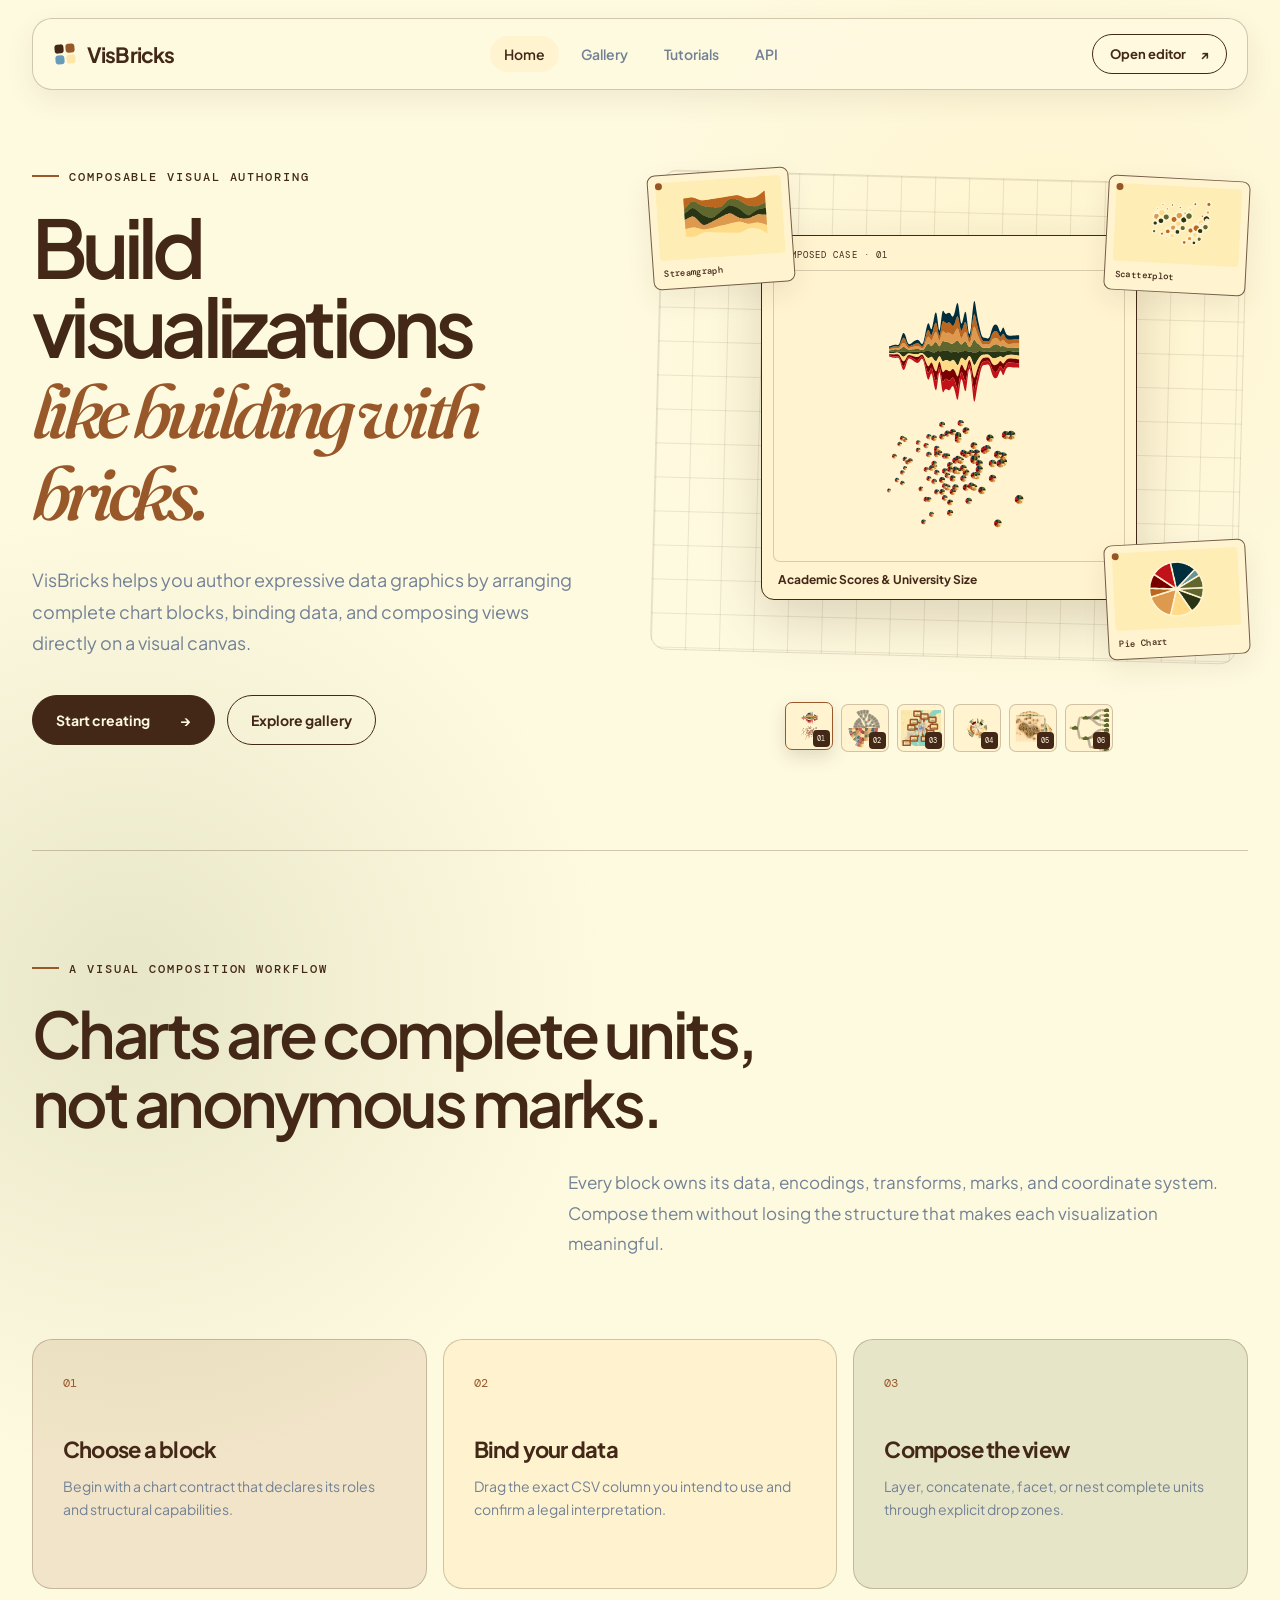
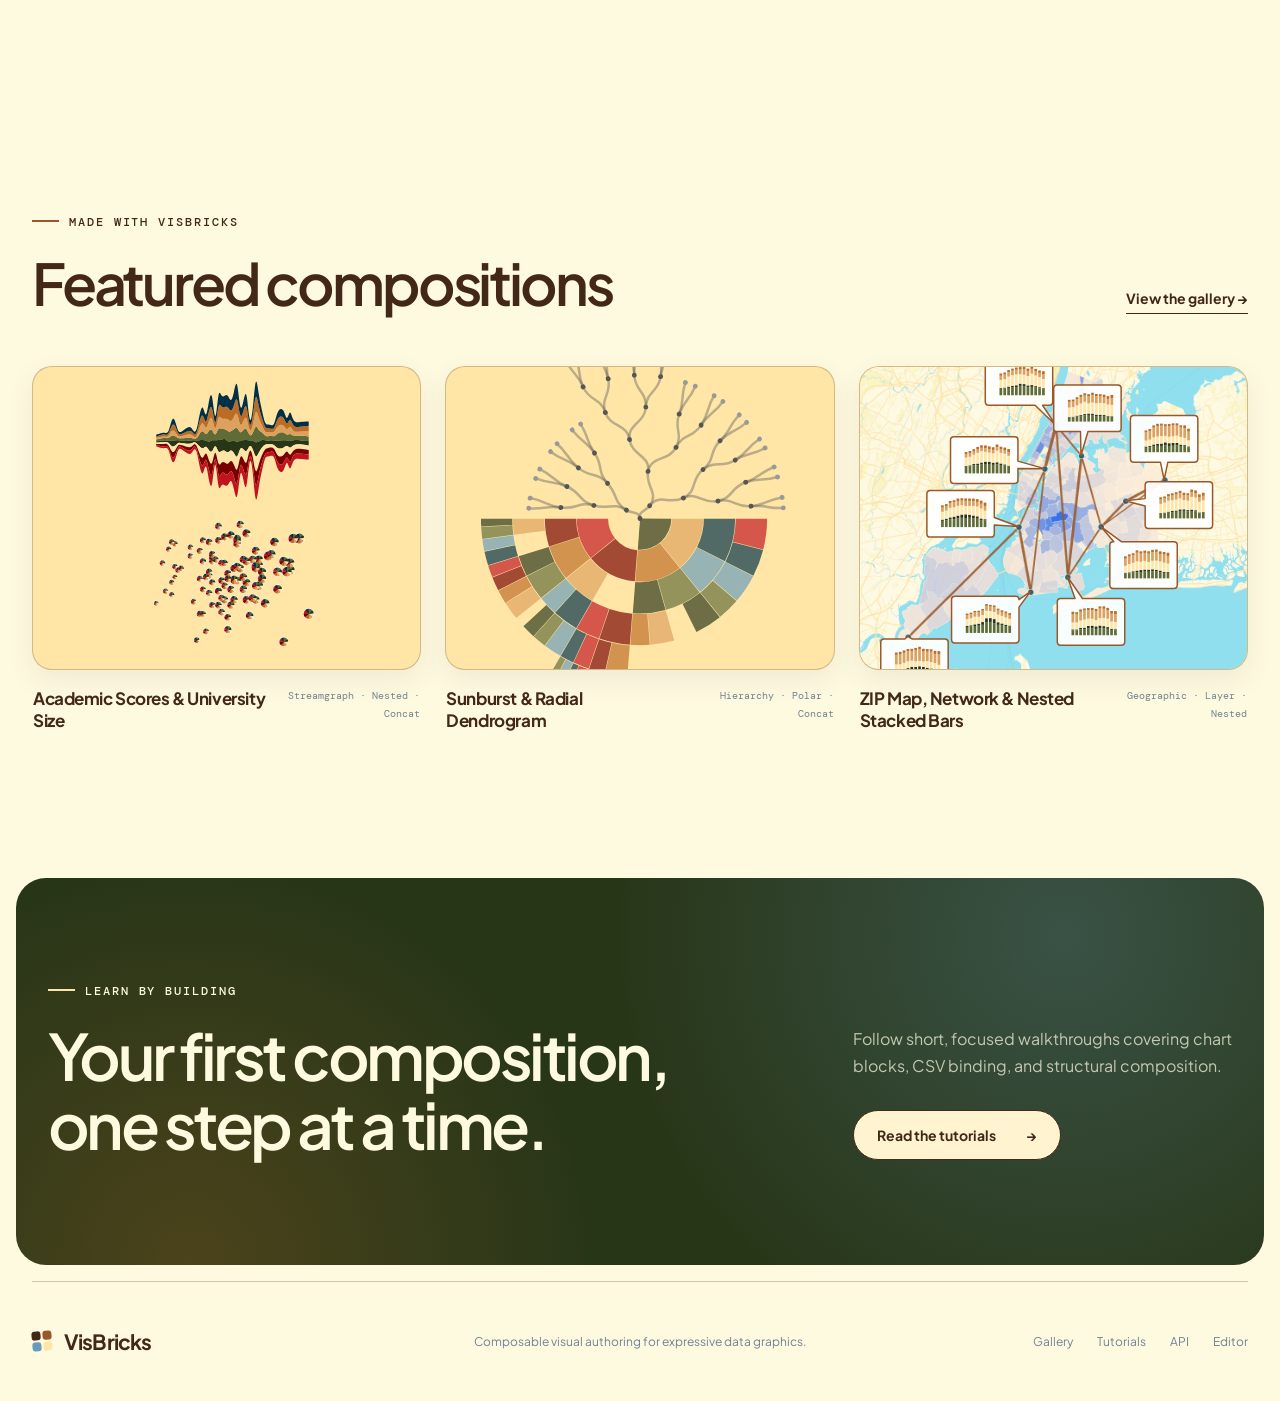
==== api/index.html @ 11161403 "Publish API catalog and polar concat improvements" ====
<!doctype html>
<html lang="en">
  <head>
    <meta charset="UTF-8">
    <link rel="icon" href="/favicon.ico">
    <link rel="license" href="/THIRD_PARTY_LICENSES.txt">
    <meta name="viewport" content="width=device-width, initial-scale=1.0">
    <meta name="description" content="Explore VisBricks composition types and Chart Block specifications.">
    <title>API · VisBricks</title>
    <script type="module" crossorigin src="/assets/galleryCases-DjwK00ZK.js"></script>
    <script type="module" crossorigin src="/assets/site-main-CloAnTtA.js"></script>
    <link rel="stylesheet" crossorigin href="/assets/site-main-Dj-hwv7L.css">
  </head>
  <body>
    <div id="app"></div>
  </body>
</html>
---- assets/site-main-Dj-hwv7L.css ----
@import "https://fonts.googleapis.com/css2?family=DM+Mono:wght@400;500&family=Fraunces:opsz,wght@9..144,500;9..144,600&family=Plus+Jakarta+Sans:wght@400;500;600;700&display=swap";:root{--site-ink:#432818;--site-ink-deep:#283618;--site-muted:#728196;--site-paper:#fefae0;--site-card:#fff3d0;--site-line:#4328183d;--site-accent:#99582a;--site-rust:#bc6c25;--site-cream:#ffe6a7;--site-olive:#606c38;--site-sky:#669bbc;--site-accent-soft:#99582a21;--site-cream-soft:#ffe6a752;--site-sky-soft:#669bbc26;--site-olive-soft:#606c3824;--site-shadow:0 18px 50px #4328181a;--site-shadow-small:0 10px 28px #43281814;--site-radius-small:12px;--site-radius-medium:20px;--site-radius-large:30px;--site-font-sans:"Plus Jakarta Sans", sans-serif;--site-font-serif:"Fraunces", Georgia, serif;--site-font-mono:"DM Mono", monospace;font-family:var(--site-font-sans);color:var(--site-ink);background:var(--site-paper);font-synthesis:none;text-rendering:optimizelegibility}*{box-sizing:border-box}html{background:var(--site-paper);min-width:320px}body{background:radial-gradient(circle at 82% 10%, var(--site-cream-soft), transparent 27rem), radial-gradient(circle at 10% 33%, var(--site-olive-soft), transparent 30rem), var(--site-paper);min-width:320px;min-height:100vh;margin:0}a{color:inherit;text-decoration:none}button,a{-webkit-tap-highlight-color:transparent}a:focus-visible,button:focus-visible{outline:3px solid var(--site-sky);outline-offset:4px}.site-shell{min-height:100vh;overflow:hidden}.site-header{z-index:10;border:1px solid var(--site-line);border-radius:var(--site-radius-medium);width:min(100% - 64px,1380px);height:72px;box-shadow:var(--site-shadow-small);-webkit-backdrop-filter:blur(18px);backdrop-filter:blur(18px);background:#fefae0d6;grid-template-columns:1fr auto 1fr;align-items:center;margin:18px auto 0;padding:0 20px 0 22px;display:grid;position:relative}.wordmark{letter-spacing:-.04em;justify-self:start;align-items:center;gap:12px;font-size:21px;font-weight:700;display:inline-flex}.wordmark-mark{grid-template-columns:repeat(2,9px);gap:2px;width:20px;display:grid;transform:rotate(-5deg)}.wordmark-mark i{background:var(--site-ink);border-radius:3px;height:9px;display:block}.wordmark-mark i:nth-child(2){background:var(--site-accent)}.wordmark-mark i:nth-child(3){background:var(--site-sky)}.wordmark-mark i:nth-child(4){background:var(--site-cream)}.site-nav{justify-content:center;align-items:center;gap:8px;font-size:14px;font-weight:600;display:flex}.site-nav a{color:var(--site-muted);border-radius:999px;padding:9px 14px;transition:color .16s,background .16s;position:relative}.site-nav a:hover,.site-nav a[aria-current=page]{color:var(--site-ink);background:var(--site-cream-soft)}.site-nav a[aria-current=page]:after{content:none}.header-cta{border:1px solid var(--site-ink);border-radius:999px;justify-self:end;align-items:center;gap:14px;padding:11px 17px;font-size:13px;font-weight:700;transition:color .16s,background .16s;display:inline-flex}.header-cta:hover{color:var(--site-paper);background:var(--site-ink)}.hero{grid-template-columns:minmax(0,.95fr) minmax(520px,1.05fr);align-items:center;gap:6vw;width:min(100% - 64px,1380px);min-height:690px;margin:0 auto;padding:72px 0 98px;display:grid}.eyebrow,.section-kicker,.tutorial-label{font-family:var(--site-font-mono);letter-spacing:.16em;margin:0 0 22px;font-size:12px;font-weight:500}.eyebrow:before,.section-kicker:before{background:var(--site-accent);content:"";width:27px;height:2px;margin:0 10px 4px 0;display:inline-block}.hero h1,.page-intro h1{letter-spacing:-.07em;max-width:760px;margin:0;font-size:clamp(56px,6.3vw,94px);font-weight:600;line-height:.98}.hero h1 em{color:var(--site-accent);font-family:var(--site-font-serif);font-size:.94em;font-weight:500}.hero-lede{max-width:610px;color:var(--site-muted);margin:34px 0 0;font-size:18px;line-height:1.75}.hero-actions{gap:12px;margin-top:36px;display:flex}.button{border:1px solid var(--site-ink);border-radius:999px;justify-content:center;align-items:center;gap:30px;min-height:50px;padding:0 23px;font-size:14px;font-weight:700;transition:transform .16s,box-shadow .16s;display:inline-flex}.button:hover{transform:translateY(-2px);box-shadow:0 8px 20px #43281829}.button-primary{color:var(--site-paper);background:var(--site-ink)}.button-secondary{background:0 0}.button-light{color:var(--site-ink);background:var(--site-card)}.hero-visual{min-height:590px;position:relative}.hero-network-stage{min-height:500px;position:relative}.hero-network-grid{background-image:linear-gradient(#4328181a 1.5px,#0000 1.5px),linear-gradient(90deg,#4328181a 1.5px,#0000 1.5px);background-size:34px 34px;border:1.5px solid #43281821;border-radius:16px;position:absolute;inset:3% 1% 1%;transform:rotate(1.5deg)}.hero-network-lines{z-index:1;fill:none;stroke:#99582ac7;stroke-dasharray:6 7;stroke-linecap:round;stroke-width:2.6px;vector-effect:non-scaling-stroke;width:100%;height:100%;position:absolute;inset:0;overflow:visible}.hero-case-card{z-index:2;border:1.5px solid var(--site-ink);background:var(--site-card);border-radius:13px;grid-template-rows:auto minmax(0,1fr) auto;width:63%;height:365px;padding:11px;transition:box-shadow .18s,transform .18s;display:grid;position:absolute;top:73px;left:18.5%;box-shadow:0 22px 52px #4328182b}.hero-case-card:hover{transform:translateY(-3px);box-shadow:0 26px 58px #4328183b}.hero-case-eyebrow{font-family:var(--site-font-mono);letter-spacing:.12em;padding:2px 6px 9px;font-size:9px}.hero-case-image{background:var(--site-card);border:1.5px solid #43281833;border-radius:7px;place-items:center;min-height:0;display:grid;overflow:hidden}.hero-case-image img{object-fit:contain;mix-blend-mode:multiply;width:100%;height:100%;padding:10px;display:block}.hero-case-caption{justify-content:space-between;align-items:center;gap:14px;min-width:0;padding:10px 5px 1px;font-size:12px;display:flex}.hero-case-caption strong{text-overflow:ellipsis;white-space:nowrap;overflow:hidden}.hero-chart-node{z-index:3;background:var(--site-card);width:142px;box-shadow:var(--site-shadow-small);border:1.5px solid #432818bd;border-radius:8px;grid-template-rows:78px auto;margin:0;padding:7px;display:grid;position:absolute;overflow:hidden}.hero-chart-node:before{background:var(--site-accent);content:"";border-radius:50%;width:7px;height:7px;position:absolute;top:7px;left:7px;box-shadow:0 0 0 3px #fff3d0d1}.hero-chart-node img{object-fit:cover;mix-blend-mode:multiply;border-radius:4px;width:100%;height:78px;display:block}.hero-chart-node--emphasized{grid-template-rows:92px auto;width:158px}.hero-chart-node--emphasized img{filter:brightness(.9)contrast(1.28)saturate(1.18);height:92px;transform:scale(1.48)}.hero-chart-node figcaption{font-family:var(--site-font-mono);letter-spacing:.04em;text-overflow:ellipsis;white-space:nowrap;padding:7px 3px 2px;font-size:9px;font-weight:500;overflow:hidden}.hero-chart-node--1{top:9px;left:0;transform:rotate(-4deg)}.hero-chart-node--2{top:16px;right:0;transform:rotate(3deg)}.hero-chart-node--3{bottom:4px;left:0;transform:rotate(3deg)}.hero-chart-node--4{bottom:5px;right:0;transform:rotate(-3deg)}.hero-case-picker{z-index:5;justify-content:center;align-items:center;gap:8px;display:flex;position:absolute;bottom:0;left:0;right:0}.hero-case-picker button{border:1.5px solid var(--site-line);background:var(--site-card);cursor:pointer;border-radius:7px;place-items:center;width:48px;height:48px;padding:3px;transition:border-color .16s,box-shadow .16s,transform .16s;display:grid;position:relative;overflow:hidden}.hero-case-picker button:hover,.hero-case-picker button[aria-pressed=true]{border-color:var(--site-accent);transform:translateY(-2px);box-shadow:0 7px 18px #43281826}.hero-case-picker img{object-fit:contain;mix-blend-mode:multiply;width:100%;height:100%}.hero-case-picker span{width:17px;height:17px;color:var(--site-paper);background:var(--site-ink);font-family:var(--site-font-mono);border-radius:4px;place-items:center;font-size:7px;display:grid;position:absolute;bottom:2px;right:2px}.hero-case-enter-active,.hero-case-leave-active{transition:opacity .15s,transform .15s}.hero-case-enter-from,.hero-case-leave-to{opacity:0;transform:scale(.985)}.section-wrap{width:min(100% - 64px,1220px);margin:0 auto}.manifesto{border-top:1px solid var(--site-line);padding:110px 0}.manifesto>h2,.section-heading h2,.learn-inner h2{letter-spacing:-.055em;max-width:780px;margin:0;font-size:clamp(42px,5vw,68px);font-weight:600;line-height:1.08}.manifesto>p:not(.section-kicker){max-width:680px;color:var(--site-muted);margin:30px 0 0 auto;font-size:17px;line-height:1.8}.principle-grid{grid-template-columns:repeat(3,1fr);gap:16px;margin-top:80px;display:grid}.principle-grid article{border:1px solid var(--site-line);border-radius:var(--site-radius-medium);background:#fefae09e;min-height:250px;padding:30px}.principle-grid article+article{padding-left:30px}.principle-grid article:first-child{background:var(--site-accent-soft)}.principle-grid article:nth-child(2){background:var(--site-cream-soft)}.principle-grid article:nth-child(3){background:var(--site-olive-soft)}.principle-grid span,.tutorial-number{color:var(--site-accent);font-family:var(--site-font-mono);font-size:12px}.principle-grid h3{letter-spacing:-.035em;margin:44px 0 12px;font-size:22px}.principle-grid p{color:var(--site-muted);margin:0;font-size:14px;line-height:1.65}.featured{padding:115px 0 130px}.section-heading{justify-content:space-between;align-items:end;margin-bottom:52px;display:flex}.section-heading h2{font-size:clamp(40px,4.5vw,62px)}.text-link{border-bottom:1px solid var(--site-ink);padding-bottom:6px;font-size:14px;font-weight:700}.featured-grid{grid-template-columns:repeat(3,1fr);gap:24px;display:grid}.gallery-card{border-radius:var(--site-radius-medium);display:block}.gallery-image{aspect-ratio:1.28;border:1px solid var(--site-line);border-radius:var(--site-radius-medium);background:var(--site-cream);box-shadow:var(--site-shadow-small);overflow:hidden}.gallery-image img{object-fit:cover;width:100%;height:100%;transition:transform .26s;display:block}.gallery-card:hover .gallery-image img{transform:scale(1.025)}.gallery-card-copy{justify-content:space-between;align-items:start;padding:17px 1px;display:flex}.gallery-card-copy h3,.gallery-card-copy h2{letter-spacing:-.025em;margin:0;font-size:17px}.gallery-card-copy>span{color:var(--site-muted);font-family:var(--site-font-mono);text-align:right;font-size:10px;line-height:1.8}.learn-band{border-radius:var(--site-radius-large);width:min(100% - 32px,1380px);color:var(--site-paper);background:radial-gradient(circle at 84% 15%, #669bbc47, transparent 28rem), radial-gradient(circle at 14% 100%, #bc6c253d, transparent 25rem), var(--site-ink-deep);margin:0 auto 16px;overflow:hidden}.learn-inner{grid-template-columns:1.3fr .7fr;align-items:end;gap:100px;padding:105px 0;display:grid}.learn-inner .section-kicker:before{background:var(--site-cream)}.learn-copy p{color:#fefae0b8;margin:0 0 30px;line-height:1.7}.subpage{min-height:70vh}.page-intro{border-bottom:1px solid var(--site-line);padding:110px 0 95px}.page-intro h1{font-size:clamp(54px,6vw,86px)}.page-intro>p:last-child{max-width:650px;color:var(--site-muted);margin:32px 0 0 auto;font-size:17px;line-height:1.75}.gallery-overview-grid{grid-template-columns:repeat(3,minmax(0,1fr));gap:24px;padding-top:80px;padding-bottom:130px;display:grid}.gallery-overview-card{border:1px solid var(--site-line);border-radius:var(--site-radius-medium);background:var(--site-card);box-shadow:var(--site-shadow-small);flex-direction:column;transition:transform .18s,box-shadow .18s;display:flex;overflow:hidden}.gallery-overview-card:hover{box-shadow:var(--site-shadow);transform:translateY(-4px)}.gallery-overview-image{aspect-ratio:1;border-bottom:1px solid var(--site-line);background:var(--site-cream);position:relative;overflow:hidden}.gallery-overview-image img,.gallery-detail-image img{object-fit:contain;width:100%;height:100%;transition:transform .26s;display:block}.gallery-overview-card:hover .gallery-overview-image img{transform:scale(1.025)}.gallery-overview-copy{flex-direction:column;flex:1;align-items:start;padding:22px 24px 24px;display:flex}.gallery-detail-intro .tag-list{justify-content:start;margin-bottom:18px}.gallery-overview-copy .gallery-overview-tags{justify-content:flex-start;margin:0 0 28px}.overview-link{border-bottom:1px solid var(--site-ink);align-items:center;gap:14px;margin-top:auto;padding-bottom:4px;font-size:12px;font-weight:700;display:inline-flex}.gallery-item-number{z-index:1;border:1px solid var(--site-line);width:46px;height:46px;font-family:var(--site-font-mono);box-shadow:var(--site-shadow-small);background:#fefae0e6;border-radius:50%;place-items:center;font-size:11px;display:grid;position:absolute;top:20px;left:20px}.gallery-detail-page>article{padding-top:48px;padding-bottom:130px}.back-link{color:var(--site-muted);align-items:center;gap:10px;margin-bottom:30px;font-size:13px;font-weight:600;display:inline-flex}.back-link:hover{color:var(--site-ink)}.gallery-detail-hero{border:1px solid var(--site-line);border-radius:var(--site-radius-large);background:var(--site-card);box-shadow:var(--site-shadow-small);grid-template-columns:minmax(0,1.12fr) minmax(360px,.88fr);display:grid;overflow:hidden}.gallery-detail-image{border-right:1px solid var(--site-line);background:var(--site-cream);min-height:570px;position:relative}.gallery-detail-intro{flex-direction:column;justify-content:center;align-items:start;padding:54px;display:flex}.gallery-detail-intro .section-kicker{margin-bottom:20px}.gallery-detail-intro h1{letter-spacing:-.045em;margin:0;font-size:clamp(44px,5vw,68px);font-weight:600;line-height:1.02}.gallery-detail-intro>p:not(.section-kicker){max-width:620px;color:var(--site-muted);margin:22px 0 0;font-size:15px;line-height:1.75}.detail-intro-action{flex-wrap:wrap;align-items:center;gap:18px;margin-top:34px;display:flex}.detail-intro-action>span{max-width:150px;color:var(--site-muted);font-size:10px;line-height:1.5}.gallery-detail-content{border-top:1px solid var(--site-line);margin-top:54px}.detail-section{border-bottom:1px solid var(--site-line);grid-template-columns:220px minmax(0,1fr);gap:42px;padding:58px 0;display:grid}.detail-section-label{color:var(--site-accent);font-family:var(--site-font-mono);letter-spacing:.12em;margin:4px 0 0;font-size:10px;font-weight:500}.detail-section h2,.detail-compose-card h2{letter-spacing:-.045em;margin:0;font-size:clamp(30px,3.6vw,48px);font-weight:600}.detail-section>div>p{max-width:650px;color:var(--site-muted);margin:14px 0 0;font-size:14px;line-height:1.7}.detail-block-list{grid-template-columns:repeat(3,minmax(0,1fr));gap:12px;margin:30px 0 0;padding:0;list-style:none;display:grid}.detail-block-list li{border:1px solid var(--site-line);border-radius:var(--site-radius-small);background:var(--site-card);align-items:center;gap:12px;min-height:74px;padding:16px;font-size:12px;font-weight:700;display:flex}.detail-block-list li span{background:var(--site-olive);border-radius:3px;flex:none;width:10px;height:10px}.detail-block-list li:nth-child(2) span{background:var(--site-rust)}.detail-block-list li:nth-child(3) span{background:var(--site-sky)}.detail-file-card{border:1px solid var(--site-line);border-radius:var(--site-radius-medium);background:var(--site-card);grid-template-columns:110px minmax(180px,.8fr) minmax(260px,1.2fr);align-items:center;gap:20px;margin-top:30px;padding:22px;display:grid}.detail-file-card>span{background:var(--site-cream);font-family:var(--site-font-mono);letter-spacing:.08em;border-radius:999px;justify-self:start;padding:6px 9px;font-size:9px}.detail-file-card strong{overflow-wrap:anywhere;font-size:13px}.detail-file-card p{color:var(--site-muted);margin:0;font-size:12px;line-height:1.6}.detail-file-links{flex-wrap:wrap;gap:8px;margin:12px 0 0;padding:0;list-style:none;display:flex}.detail-file-links a{border:1px solid var(--site-line);color:var(--site-ink);background:var(--site-paper);font-family:var(--site-font-mono);border-radius:9px;padding:6px 9px;font-size:9px;text-decoration:none;display:inline-flex}.detail-file-links a:hover{border-color:var(--site-rust);color:var(--site-rust-dark)}.detail-file-links a:focus-visible{outline-offset:2px;outline:3px solid #669bbc61}.detail-binding-list{max-width:780px;margin:30px 0 0}.detail-binding-list>div{border-bottom:1px solid var(--site-line);grid-template-columns:minmax(0,1fr) minmax(0,1fr);gap:28px;padding:16px 0;display:grid}.detail-binding-list>div:last-child{border-bottom:0}.detail-binding-list dt,.detail-binding-list dd{overflow-wrap:anywhere;margin:0;font-size:13px;line-height:1.5}.detail-binding-list dt{color:var(--site-ink);font-family:var(--site-font-mono)}.detail-binding-list dd{color:var(--site-muted)}.detail-compose-card{border-radius:var(--site-radius-large);color:var(--site-paper);background:var(--site-ink-deep);justify-content:space-between;align-items:end;gap:60px;margin-top:54px;padding:46px;display:flex}.detail-compose-card .detail-section-label{color:var(--site-cream);margin-bottom:14px}.detail-compose-card>div>p:last-child{color:#fefae0b8;max-width:680px;margin:14px 0 0;font-size:13px;line-height:1.7}.tag-list{flex-wrap:wrap;justify-content:end;gap:6px;margin:0;padding:0;list-style:none;display:flex}.tag-list li{border:1px solid var(--site-line);background:var(--site-card);font-family:var(--site-font-mono);text-transform:uppercase;border-radius:999px;padding:5px 8px;font-size:9px}.api-intro{padding:100px 0 88px 264px}.api-intro h1{letter-spacing:-.07em;max-width:920px;margin:0;font-size:clamp(58px,7vw,104px);font-weight:600;line-height:.95}.api-intro>p:not(.section-kicker){max-width:730px;color:var(--site-muted);margin:34px 0 0 auto;font-size:17px;line-height:1.8}.api-summary{border-top:1px solid var(--site-line);border-bottom:1px solid var(--site-line);grid-template-columns:repeat(3,minmax(0,1fr));margin:64px 0 0;display:grid}.api-summary>div{border-right:1px solid var(--site-line);justify-content:space-between;align-items:end;gap:20px;min-height:108px;padding:22px 26px;display:flex}.api-summary>div:last-child{border-right:0}.api-summary dt,.api-summary dd{margin:0}.api-summary dt{color:var(--site-muted);font-family:var(--site-font-mono);letter-spacing:.08em;text-transform:uppercase;font-size:9px}.api-summary dd{font-family:var(--site-font-serif);font-size:42px;line-height:1}.api-layout{grid-template-columns:210px minmax(0,1fr);align-items:start;gap:54px;padding-bottom:140px;display:grid}.api-index{z-index:4;scrollbar-width:thin;width:210px;max-height:calc(100vh - 136px);padding:20px 0;position:fixed;top:112px;left:max(32px,50vw - 690px);overflow-y:auto}.api-index nav{gap:32px;display:grid}.api-index nav>div{gap:3px;display:grid}.api-index p{color:var(--site-accent);font-family:var(--site-font-mono);letter-spacing:.1em;margin:0 0 9px;font-size:8px}.api-index a{color:var(--site-muted);border-radius:8px;justify-content:space-between;align-items:center;gap:10px;padding:6px 9px;font-size:10px;line-height:1.35;display:flex}.api-index a:hover{color:var(--site-ink);background:var(--site-cream-soft)}.api-index a span{color:var(--site-accent);font-family:var(--site-font-mono);font-size:8px}.api-reference{grid-column:2;min-width:0}.api-reference-section{border-top:1px solid var(--site-line);padding:48px 0 84px;scroll-margin-top:24px}.api-section-heading{grid-template-columns:180px minmax(0,1fr);gap:32px;margin-bottom:44px;display:grid}.api-section-heading h2{letter-spacing:-.055em;margin:0;font-size:clamp(36px,4.2vw,58px);font-weight:600;line-height:1.04}.api-section-heading>div>p{max-width:680px;color:var(--site-muted);margin:16px 0 0;font-size:13px;line-height:1.7}.composition-reference-list{gap:18px;display:grid}.composition-reference-card{border:1px solid var(--site-line);border-radius:var(--site-radius-medium);background:#fff3d0a3;padding:30px;scroll-margin-top:24px}.composition-reference-card>header{grid-template-columns:76px minmax(0,1fr) auto;align-items:center;gap:20px;display:grid}.composition-reference-card>header span{color:var(--site-accent);font-family:var(--site-font-mono);letter-spacing:.12em;font-size:9px}.composition-reference-card h3{letter-spacing:-.04em;margin:2px 0 0;font-size:28px}.composition-reference-card>header>code,.api-block-copy>code{color:var(--site-accent);font-family:var(--site-font-mono);font-size:10px}.composition-reference-card>p{max-width:720px;color:var(--site-muted);margin:22px 0 0 96px;font-size:13px;line-height:1.7}.composition-reference-icon{border:1px solid var(--site-line);background:var(--site-paper);border-radius:14px;width:76px;height:62px;position:relative}.composition-reference-icon i{border:1px solid var(--site-ink);background:var(--site-cream);display:block;position:absolute}.composition-reference-icon--layer i:first-child,.composition-reference-icon--layer i:nth-child(2){border-radius:6px;width:32px;height:25px}.composition-reference-icon--layer i:first-child{top:22px;left:17px}.composition-reference-icon--layer i:nth-child(2){background:#669bbc8c;top:14px;left:27px}.composition-reference-icon--layer i:nth-child(n+3),.composition-reference-icon--concat i:nth-child(n+3),.composition-reference-icon--nested i:nth-child(n+3){display:none}.composition-reference-icon--concat i{border-radius:5px;width:24px;height:28px;top:17px}.composition-reference-icon--concat i:first-child{left:12px}.composition-reference-icon--concat i:nth-child(2){background:#bc6c2547;right:12px}.composition-reference-icon--facet i{border-radius:4px;width:19px;height:16px}.composition-reference-icon--facet i:first-child{top:11px;left:14px}.composition-reference-icon--facet i:nth-child(2){top:11px;right:14px}.composition-reference-icon--facet i:nth-child(3){bottom:11px;left:14px}.composition-reference-icon--facet i:nth-child(4){bottom:11px;right:14px}.composition-reference-icon--nested i:first-child{border-radius:9px;inset:10px 13px}.composition-reference-icon--nested i:nth-child(2){background:var(--site-rust);border-radius:5px;width:24px;height:20px;top:21px;left:26px}.composition-coordinate-grid{border-top:1px solid var(--site-line);border-bottom:1px solid var(--site-line);grid-template-columns:repeat(2,minmax(0,1fr));margin-top:26px;display:grid}.composition-coordinate-grid>section{border-right:1px solid var(--site-line);min-width:0;padding:18px}.composition-coordinate-grid>section:last-child,.composition-coordinate-grid>section:nth-child(2){border-right:0}.composition-coordinate-grid>section:nth-child(-n+2){border-bottom:1px solid var(--site-line)}.composition-coordinate-heading{align-items:center;gap:8px;display:flex}.composition-coordinate-heading>span{min-width:28px;height:28px;color:var(--site-ink);background:var(--site-paper);font-family:var(--site-font-mono);border-radius:7px;place-items:center;padding:0 4px;font-size:7px;display:grid}.composition-coordinate-grid h4{margin:0;font-size:10px}.composition-flow-diagram{background:#ffe6a74d;border:1px solid #43281826;border-radius:11px;grid-template-columns:64px minmax(54px,1fr) 70px;align-items:center;gap:8px;min-height:82px;margin-top:16px;padding:9px;display:grid}.composition-flow-inputs{grid-template-columns:1fr 8px 1fr;align-items:center;gap:3px;display:grid}.composition-flow-inputs>span,.composition-flow-result{background:var(--site-cream);border:1px solid #4328186b;border-radius:6px;height:42px;display:block;position:relative;overflow:hidden}.composition-flow-inputs>span:last-child{background:#669bbc40}.composition-flow-inputs b{color:var(--site-accent);font:500 9px/1 var(--site-font-mono)}.composition-flow-inputs i,.composition-flow-result i{background:var(--site-accent);display:block;position:absolute}.composition-flow-inputs i:first-child{height:1px;bottom:4px;left:4px;right:4px}.composition-flow-inputs i:nth-child(2){width:1px;top:5px;bottom:4px;left:4px}.composition-flow-inputs i:nth-child(3){opacity:.78;width:4px;height:15px;bottom:5px;right:6px}.composition-flow-inputs i:nth-child(4){opacity:.45;width:4px;height:9px;bottom:5px;right:13px}.composition-flow-action{color:var(--site-muted);text-align:center;justify-items:center;gap:5px;display:grid}.composition-flow-action span{font:500 6px/1.35 var(--site-font-mono);letter-spacing:.01em}.composition-flow-action i{color:var(--site-accent);font:normal 16px/1 var(--site-font-sans)}.composition-flow-result{background:#ffe6a78c;height:58px}.composition-flow-diagram--layer .composition-flow-result i:first-child,.composition-flow-diagram--layer .composition-flow-result i:nth-child(2){border:1px solid var(--site-ink);background:#ffe6a7db;border-radius:5px;width:38px;height:31px}.composition-flow-diagram--layer .composition-flow-result i:first-child{top:17px;left:9px}.composition-flow-diagram--layer .composition-flow-result i:nth-child(2){background:#669bbc7a;top:9px;left:20px}.composition-flow-diagram--layer .composition-flow-result i:nth-child(n+3){display:none}.composition-flow-diagram--concat .composition-flow-result i:first-child,.composition-flow-diagram--concat .composition-flow-result i:nth-child(2){border:1px solid var(--site-ink);background:#ffe6a7d6;border-radius:4px;width:22px;top:8px;bottom:8px}.composition-flow-diagram--concat .composition-flow-result i:first-child{left:8px}.composition-flow-diagram--concat .composition-flow-result i:nth-child(2){background:#669bbc66;right:8px}.composition-flow-diagram--concat .composition-flow-result i:nth-child(n+3){display:none}.composition-flow-diagram--facet .composition-flow-result i{border:1px solid var(--site-ink);background:#ffe6a7d1;border-radius:3px;width:21px;height:17px}.composition-flow-diagram--facet .composition-flow-result i:first-child{top:8px;left:8px}.composition-flow-diagram--facet .composition-flow-result i:nth-child(2){top:8px;right:8px}.composition-flow-diagram--facet .composition-flow-result i:nth-child(3){bottom:8px;left:8px}.composition-flow-diagram--facet .composition-flow-result i:nth-child(4){bottom:8px;right:8px}.composition-flow-diagram--facet .composition-flow-result i:nth-child(n+5){display:none}.composition-flow-diagram--nested .composition-flow-result i:first-child{border:1px solid var(--site-ink);background:#ffe6a7b3;border-radius:8px;inset:7px}.composition-flow-diagram--nested .composition-flow-result i:nth-child(2){border:1px solid var(--site-ink);background:var(--site-rust);border-radius:4px;width:22px;height:20px;top:19px;left:24px}.composition-flow-diagram--nested .composition-flow-result i:nth-child(n+3){display:none}.composition-flow-diagram--polar .composition-flow-inputs>span,.composition-flow-diagram--polar .composition-flow-result{border-radius:50%}.composition-flow-diagram--polar .composition-flow-inputs>span{background:conic-gradient(var(--site-cream) 0 37%, #bc6c2573 37% 63%, #669bbc47 63%)}.composition-flow-diagram--polar .composition-flow-inputs i{display:none}.composition-flow-diagram--polar.composition-flow-diagram--layer .composition-flow-result i:first-child,.composition-flow-diagram--polar.composition-flow-diagram--layer .composition-flow-result i:nth-child(2){border-radius:50%}.composition-flow-diagram--polar.composition-flow-diagram--concat .composition-flow-result i:first-child,.composition-flow-diagram--polar.composition-flow-diagram--concat .composition-flow-result i:nth-child(2){border-radius:20px 0 0 20px;width:19px;top:7px;bottom:7px}.composition-flow-diagram--polar.composition-flow-diagram--concat .composition-flow-result i:nth-child(2){border-radius:0 20px 20px 0}.composition-flow-diagram--polar.composition-flow-diagram--facet .composition-flow-result i{border-radius:50%}.composition-flow-diagram--coordinatefree .composition-flow-inputs>span{background:#606c381a;border-style:dashed}.composition-flow-diagram--coordinatefree .composition-flow-inputs i:first-child,.composition-flow-diagram--coordinatefree .composition-flow-inputs i:nth-child(2){display:none}.composition-flow-diagram--coordinatefree .composition-flow-inputs i:nth-child(3),.composition-flow-diagram--coordinatefree .composition-flow-inputs i:nth-child(4){border-radius:50%;width:7px;height:7px}.composition-flow-diagram--coordinatefree .composition-flow-result{background:#606c381a}.composition-flow-diagram--geographic .composition-flow-inputs>span,.composition-flow-diagram--geographic .composition-flow-result{background-color:#669bbc2b;background-image:linear-gradient(33deg, transparent 45%, #669bbc6b 46% 49%, transparent 50%), radial-gradient(circle at 65% 32%, var(--site-accent) 0 2px, transparent 3px)}.composition-flow-diagram--geographic .composition-flow-inputs i{display:none}.composition-flow-diagram--geographic.composition-flow-diagram--nested .composition-flow-result i:first-child{background:var(--site-accent);border-radius:50%;width:8px;height:8px;inset:24px auto auto 23px}.composition-flow-diagram--geographic.composition-flow-diagram--nested .composition-flow-result i:nth-child(2){width:26px;height:23px;top:9px;left:34px}.composition-flow-diagram--unsupported{opacity:.52}.composition-flow-diagram--unsupported .composition-flow-inputs,.composition-flow-diagram--unsupported .composition-flow-result i{opacity:.28}.composition-flow-diagram--unsupported .composition-flow-result:after{color:var(--site-accent);font:500 25px/1 var(--site-font-mono);content:"×";place-items:center;display:grid;position:absolute;inset:0}.composition-coordinate-grid strong{color:var(--site-accent);font-family:var(--site-font-mono);margin-top:13px;font-size:8px;display:block}.composition-coordinate-grid p{color:var(--site-muted);margin:8px 0 0;font-size:10px;line-height:1.55}.api-family-section{border-top:1px solid var(--site-line);padding:38px 0 62px;scroll-margin-top:24px}.api-family-heading{justify-content:space-between;align-items:end;gap:24px;margin-bottom:24px;display:flex}.api-family-heading p{color:var(--site-accent);font-family:var(--site-font-mono);letter-spacing:.08em;margin:0 0 6px;font-size:8px}.api-family-heading h3{letter-spacing:-.04em;margin:0;font-size:30px}.api-family-heading>span{color:var(--site-muted);font-family:var(--site-font-mono);font-size:9px}.api-block-grid{grid-template-columns:repeat(2,minmax(0,1fr));align-items:start;gap:14px;display:grid}.api-block-card{border:1px solid var(--site-line);background:#fefae0ad;border-radius:18px;min-width:0;overflow:hidden}.api-block-card--expanded{background:var(--site-card);box-shadow:var(--site-shadow-small);grid-column:1/-1}.api-block-overview{grid-template-columns:155px minmax(0,1fr);min-height:255px;display:grid}.api-block-image{border-right:1px solid var(--site-line);background:var(--site-cream-soft);place-items:center;min-height:0;padding:12px;display:grid}.api-block-image img{object-fit:contain;mix-blend-mode:multiply;width:100%;max-height:210px;display:block}.api-block-card--chord .api-block-image img{filter:brightness(.9)contrast(1.28)saturate(1.18);transform:scale(1.48)}.api-block-copy{flex-direction:column;align-items:start;min-width:0;padding:18px;display:flex}.api-block-flags{flex-wrap:wrap;gap:5px;display:flex}.api-block-flags span{color:var(--site-muted);background:var(--site-cream-soft);font-family:var(--site-font-mono);letter-spacing:.04em;text-transform:uppercase;border-radius:999px;padding:4px 6px;font-size:7px}.api-block-copy h4{letter-spacing:-.035em;margin:14px 0 4px;font-size:20px;line-height:1.15}.api-block-facts{width:100%;margin:15px 0}.api-block-facts>div{border-top:1px solid #4328181a;grid-template-columns:78px minmax(0,1fr);gap:8px;padding:5px 0;display:grid}.api-block-facts dt,.api-block-facts dd{overflow-wrap:anywhere;margin:0;font-size:8px;line-height:1.45}.api-block-facts dt{color:var(--site-muted)}.api-block-copy>button{border:1px solid var(--site-line);width:100%;color:var(--site-ink);font:600 9px/1.3 var(--site-font-sans);cursor:pointer;background:0 0;border-radius:9px;justify-content:space-between;align-items:center;gap:10px;margin-top:auto;padding:8px 10px;display:flex}.api-block-copy>button:hover{border-color:var(--site-accent);background:var(--site-cream-soft)}.api-block-specification{border-top:1px solid var(--site-line);padding:28px}.api-spec-meta{grid-template-columns:repeat(4,minmax(0,1fr));margin:0 0 28px;display:grid}.api-spec-meta>div{border:1px solid var(--site-line);border-right:0;padding:13px}.api-spec-meta>div:last-child{border-right:1px solid var(--site-line)}.api-spec-meta dt{color:var(--site-muted);margin-bottom:7px;font-size:8px}.api-spec-meta dd{overflow-wrap:anywhere;margin:0;font-size:9px}.api-spec-group h5{font-family:var(--site-font-mono);letter-spacing:.08em;text-transform:uppercase;margin:0 0 12px;font-size:9px}.api-table-wrap{overflow-x:auto}.api-spec-group table{border-collapse:collapse;text-align:left;width:100%;font-size:9px}.api-spec-group th,.api-spec-group td{border-bottom:1px solid var(--site-line);vertical-align:top;padding:10px}.api-spec-group th{color:var(--site-muted);font-family:var(--site-font-mono);letter-spacing:.06em;text-transform:uppercase;font-size:7px}.api-spec-group td code{color:var(--site-accent);margin-top:3px;font-size:8px;display:block}.api-spec-columns{grid-template-columns:repeat(3,minmax(0,1fr));gap:12px;margin-top:28px;display:grid}.api-spec-columns>section{border:1px solid var(--site-line);background:#fefae099;border-radius:12px;padding:16px}.api-spec-columns ul{gap:9px;margin:0;padding:0;list-style:none;display:grid}.api-spec-columns li{gap:3px;display:grid}.api-spec-columns code{color:var(--site-accent);overflow-wrap:anywhere;font-size:8px}.api-spec-columns span,.api-spec-columns p{color:var(--site-muted);margin:0;font-size:8px;line-height:1.45}.api-json-specification{border:1px solid var(--site-ink);color:var(--site-paper);background:var(--site-ink-deep);border-radius:12px;margin-top:24px}.api-json-specification summary{font-family:var(--site-font-mono);cursor:pointer;padding:13px 16px;font-size:9px}.api-json-specification pre{white-space:pre;border-top:1px solid #fefae033;max-height:520px;margin:0;padding:18px;font-size:9px;font-weight:400;line-height:1.6;overflow:auto}.tutorial-list{gap:18px;padding-top:56px;padding-bottom:30px;display:grid}.tutorial-card{border:1px solid var(--site-line);border-radius:var(--site-radius-medium);background:var(--site-card);grid-template-columns:80px minmax(260px,1fr) minmax(280px,.8fr);align-items:start;gap:42px;padding:44px;display:grid;box-shadow:0 8px 30px #4328180d}.tutorial-card:first-child{border-top:5px solid var(--site-accent)}.tutorial-card:nth-child(2){border-top:5px solid var(--site-cream)}.tutorial-card:nth-child(3){border-top:5px solid var(--site-olive)}.tutorial-label{color:var(--site-accent);margin-bottom:13px;font-size:9px}.tutorial-copy h2{letter-spacing:-.045em;margin:0;font-size:31px;font-weight:600}.tutorial-copy>p:last-child{max-width:530px;color:var(--site-muted);margin:16px 0 0;font-size:14px;line-height:1.7}.tutorial-card ol{counter-reset:tutorial-step;margin:0;padding:0;list-style:none}.tutorial-card li{border-bottom:1px solid var(--site-line);color:var(--site-muted);counter-increment:tutorial-step;grid-template-columns:27px 1fr;padding:11px 0;font-size:13px;display:grid}.tutorial-card li:before{color:var(--site-ink);font-family:var(--site-font-mono);content:counter(tutorial-step, decimal-leading-zero);font-size:10px}.tutorial-cta{justify-content:space-between;align-items:center;padding-top:80px;padding-bottom:110px;display:flex}.tutorial-cta p{letter-spacing:-.04em;margin:0;font-size:28px;font-weight:500}.site-footer{border-top:1px solid var(--site-line);width:min(100% - 64px,1380px);min-height:120px;color:var(--site-muted);grid-template-columns:1fr auto 1fr;align-items:center;gap:30px;margin:0 auto;font-size:12px;display:grid}.wordmark-footer{color:var(--site-ink)}.site-footer p{text-align:center;margin:0}.footer-links{justify-self:end;gap:24px;display:flex}.footer-links a:hover{color:var(--site-ink)}@media (width<=980px){.site-header{grid-template-columns:1fr auto}.site-nav{display:none}.hero{grid-template-columns:1fr;padding-top:70px}.hero-copy{max-width:760px}.hero-visual{width:min(100%,680px);margin:0 auto}.featured-grid{grid-template-columns:repeat(2,1fr)}.gallery-overview-grid{grid-template-columns:repeat(2,minmax(0,1fr))}.featured-grid .gallery-card:last-child{display:none}.learn-inner{grid-template-columns:1fr;gap:42px}.gallery-detail-hero{grid-template-columns:1fr}.gallery-detail-image{aspect-ratio:2;border-right:0;border-bottom:1px solid var(--site-line);min-height:0}.gallery-detail-intro{padding:44px}.api-layout{grid-template-columns:1fr;gap:0}.api-reference{grid-column:1}.api-index{max-height:none;padding:0 0 38px;position:relative;top:auto}.api-intro{padding-left:0}.api-index nav{grid-template-columns:repeat(2,minmax(0,1fr));gap:20px}.api-index nav>div{border:1px solid var(--site-line);border-radius:14px;align-content:start;padding:16px}.api-section-heading{grid-template-columns:1fr;gap:16px}.composition-coordinate-grid{grid-template-columns:repeat(2,minmax(0,1fr))}.composition-coordinate-grid>section:nth-child(2){border-right:0}.composition-coordinate-grid>section:nth-child(-n+2){border-bottom:1px solid var(--site-line)}.tutorial-card{grid-template-columns:50px 1fr}.tutorial-card ol{grid-column:2}}@media (width<=680px){.site-header,.hero,.section-wrap,.site-footer{width:min(100% - 36px,1380px)}.site-header{border-radius:16px;height:64px;margin-top:10px;padding:0 12px 0 14px}.header-cta{padding:9px 12px}.hero{min-height:auto;padding:58px 0 70px}.hero h1,.page-intro h1{font-size:48px}.hero-lede{font-size:16px}.hero-actions{flex-direction:column;align-items:stretch}.hero-visual{min-height:480px}.hero-network-stage{min-height:410px}.hero-case-card{border-radius:11px;width:67%;height:300px;padding:8px;top:62px;left:16.5%}.hero-case-eyebrow{padding-bottom:6px;font-size:7px}.hero-case-image img{padding:7px}.hero-case-caption{padding-top:7px;font-size:10px}.hero-chart-node{border-radius:7px;grid-template-rows:57px auto;width:112px;padding:5px}.hero-chart-node img{border-radius:3px;height:57px}.hero-chart-node figcaption{padding-top:5px;font-size:7px}.hero-chart-node--1,.hero-chart-node--2{top:5px}.hero-chart-node--3,.hero-chart-node--4{bottom:2px}.hero-case-picker button{width:38px;height:38px}.manifesto,.featured{padding:80px 0}.manifesto>h2,.section-heading h2,.learn-inner h2{font-size:40px}.manifesto>p:not(.section-kicker){margin-left:0}.principle-grid,.featured-grid{grid-template-columns:1fr}.principle-grid article,.principle-grid article+article{min-height:0;padding:28px}.principle-grid article+article{border-left:1px solid var(--site-line)}.principle-grid h3{margin-top:22px}.section-heading{flex-direction:column;align-items:start;gap:28px}.featured-grid .gallery-card:last-child{display:block}.learn-inner{padding:78px 0}.learn-band{border-radius:22px;width:calc(100% - 20px)}.page-intro{padding:75px 0 68px}.page-intro>p:last-child{margin-left:0}.api-intro{padding:75px 0 55px}.api-intro h1{font-size:48px}.api-intro>p:not(.section-kicker){margin-left:0;font-size:14px}.api-summary{grid-template-columns:1fr;margin-top:44px}.api-summary>div{border-right:0;border-bottom:1px solid var(--site-line);min-height:78px}.api-summary>div:last-child{border-bottom:0}.api-index nav{scroll-snap-type:x proximity;padding-bottom:8px;display:flex;overflow-x:auto}.api-index nav>div{scroll-snap-align:start;flex:0 0 min(78vw,250px)}.api-reference-section{padding:42px 0 68px}.composition-reference-card{padding:20px}.composition-reference-card>header{grid-template-columns:62px minmax(0,1fr);gap:14px}.composition-reference-icon{width:62px;height:56px}.composition-reference-icon--layer i:first-child{left:10px}.composition-reference-icon--layer i:nth-child(2){left:20px}.composition-reference-icon--concat i:first-child{left:7px}.composition-reference-icon--concat i:nth-child(2){right:7px}.composition-reference-icon--facet i:first-child,.composition-reference-icon--facet i:nth-child(3){left:8px}.composition-reference-icon--facet i:nth-child(2),.composition-reference-icon--facet i:nth-child(4){right:8px}.composition-reference-card>header>code{grid-column:2}.composition-reference-card>p{margin-left:0}.composition-coordinate-grid{grid-template-columns:1fr}.composition-coordinate-grid>section,.composition-coordinate-grid>section:nth-child(2){border-right:0;border-bottom:1px solid var(--site-line)}.composition-coordinate-grid>section:last-child{border-bottom:0}.api-family-heading{flex-direction:column;align-items:start}.api-block-grid,.api-block-overview{grid-template-columns:1fr}.api-block-image{border-right:0;border-bottom:1px solid var(--site-line);min-height:190px}.api-block-image img{max-height:178px}.api-block-specification{padding:20px}.api-spec-meta{grid-template-columns:repeat(2,minmax(0,1fr))}.api-spec-meta>div:nth-child(2){border-right:1px solid var(--site-line)}.api-spec-meta>div:nth-child(-n+2){border-bottom:0}.api-spec-columns{grid-template-columns:1fr}.gallery-overview-grid{grid-template-columns:1fr;gap:24px;padding-top:55px;padding-bottom:85px}.gallery-overview-card,.gallery-detail-hero{border-radius:22px}.gallery-detail-page>article{padding-top:30px;padding-bottom:85px}.gallery-detail-image{aspect-ratio:1.35}.gallery-detail-intro{padding:30px 24px 34px}.detail-intro-action,.detail-compose-card{flex-direction:column;align-items:stretch}.detail-intro-action>span{max-width:none}.detail-intro-action .button,.detail-compose-card .button{align-self:stretch}.detail-section{grid-template-columns:1fr;gap:22px;padding:42px 0}.detail-block-list{grid-template-columns:1fr}.detail-file-card{grid-template-columns:1fr;gap:12px}.detail-binding-list>div{grid-template-columns:1fr;gap:5px}.detail-compose-card{border-radius:22px;gap:30px;margin-top:38px;padding:30px 24px}.tutorial-card{grid-template-columns:1fr;gap:20px;padding:28px}.tutorial-card ol{grid-column:auto}.tutorial-cta{flex-direction:column;align-items:stretch;gap:28px}.site-footer{text-align:left;grid-template-columns:1fr;padding:35px 0}.site-footer p{text-align:left}.footer-links{justify-self:start}}@media (width<=360px){.hero-visual{min-height:455px}.hero-network-stage{min-height:385px}.hero-case-card{width:72%;height:280px;top:55px;left:14%}.hero-chart-node{grid-template-rows:49px auto;width:96px}.hero-chart-node img{height:49px}.hero-chart-node figcaption{font-size:6.5px}.hero-case-picker{gap:5px}.hero-case-picker button{width:36px;height:36px}}@media (prefers-reduced-motion:reduce){*,:before,:after{scroll-behavior:auto!important;transition-duration:.01ms!important}}
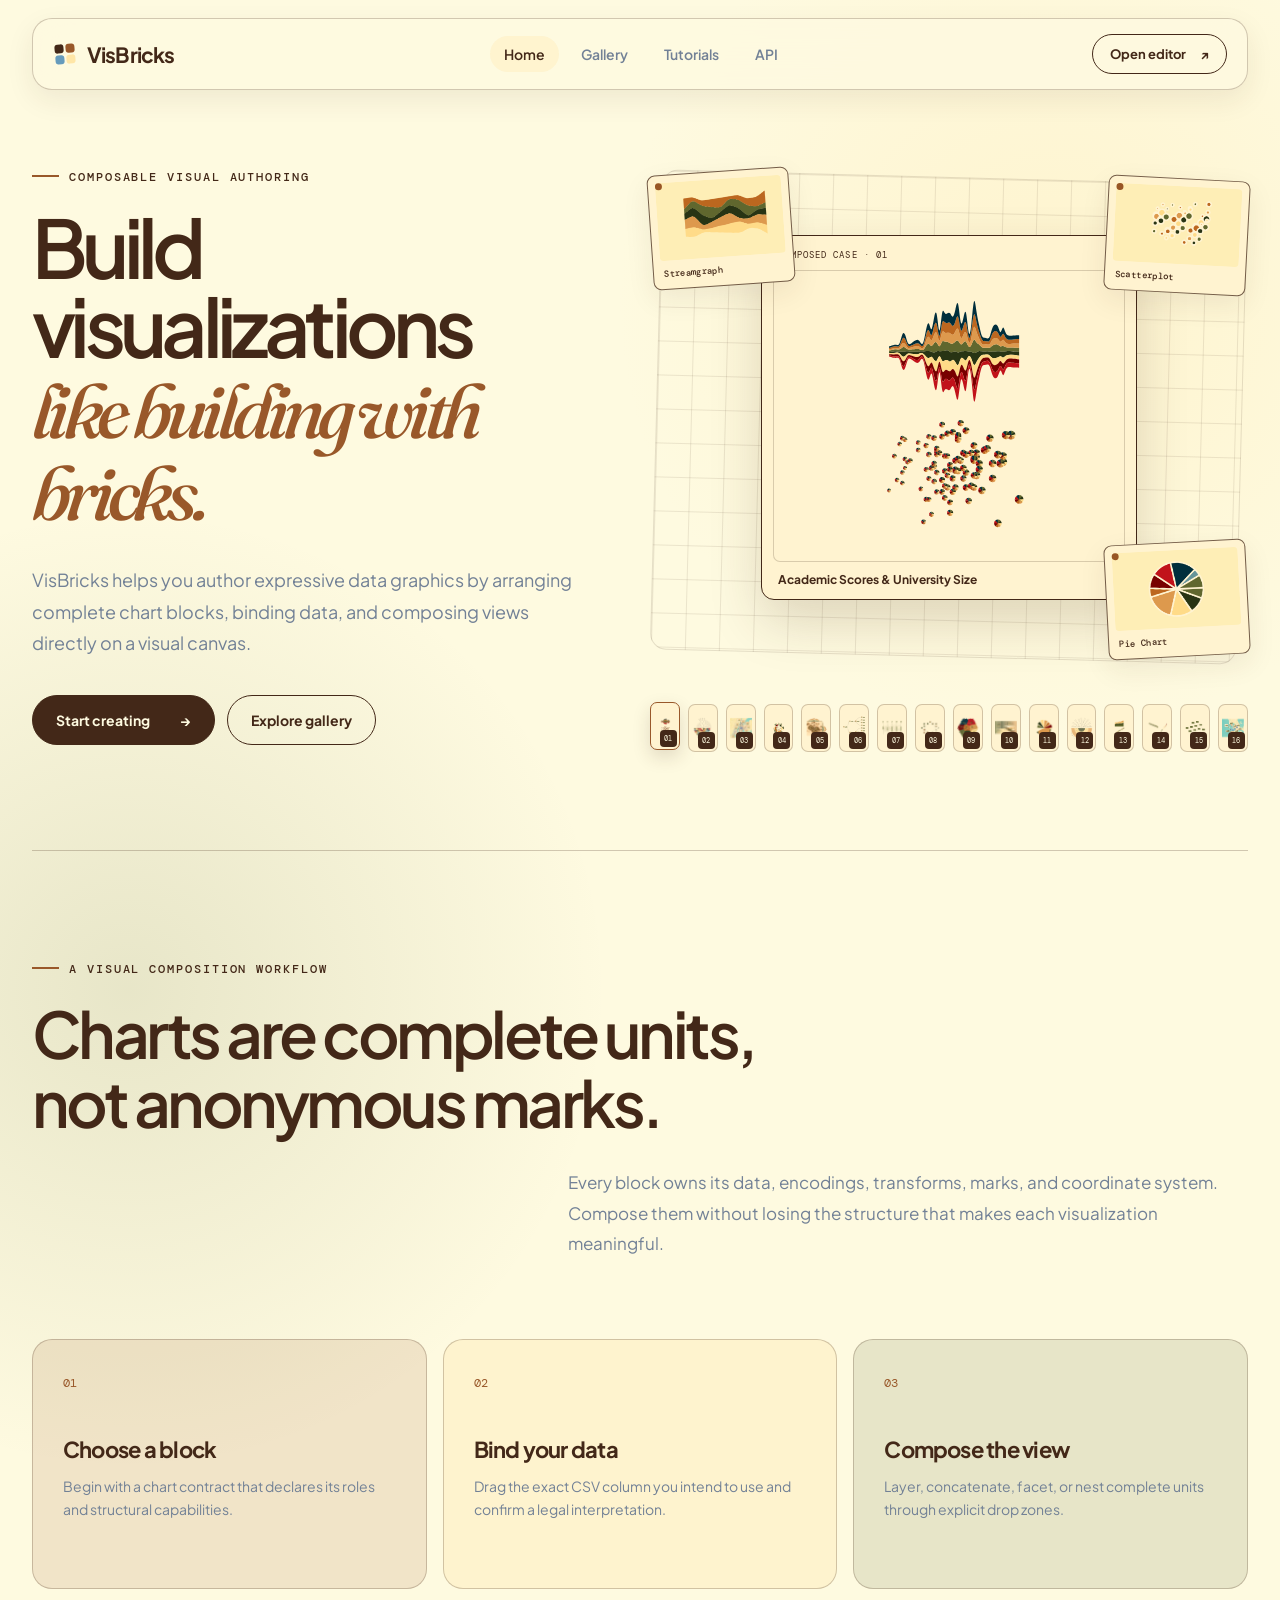
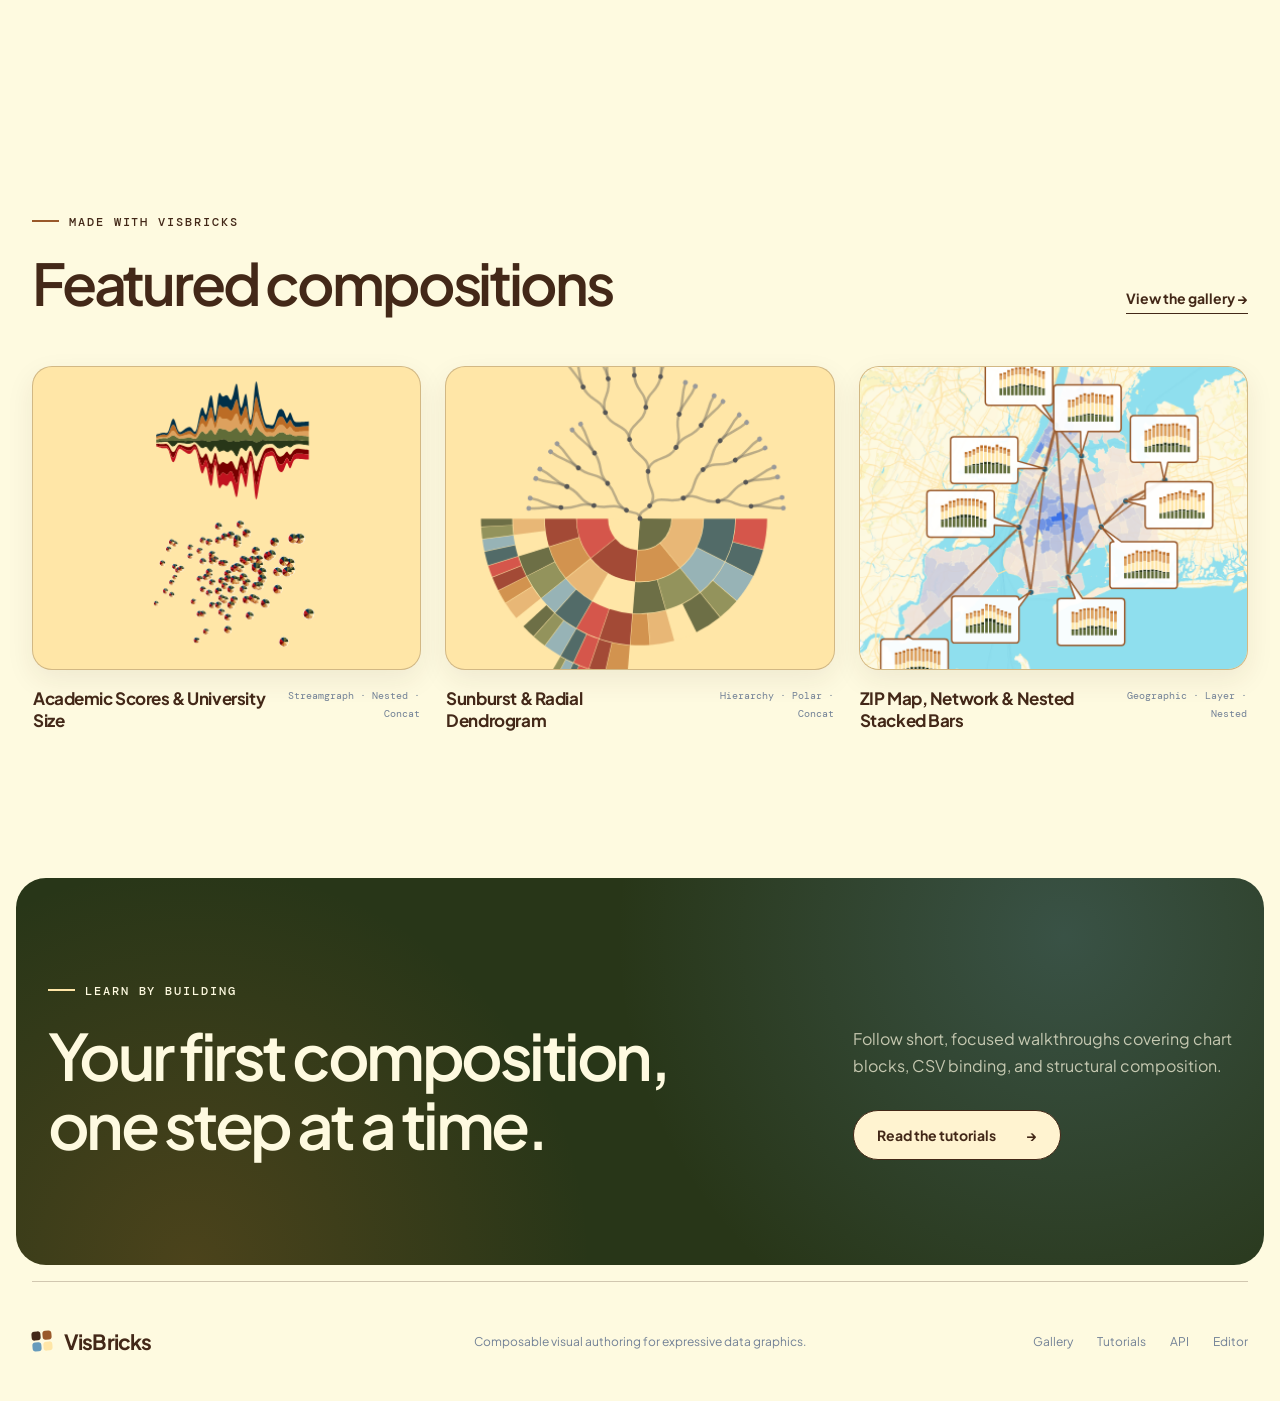
==== commit 1e56a90d: "Publish expanded gallery with faster PNG thumbnails" ====
--- a/api/index.html
+++ b/api/index.html
@@ -2,13 +2,13 @@
 <html lang="en">
   <head>
     <meta charset="UTF-8">
+    <link rel="license" href="/THIRD_PARTY_LICENSES.txt">
     <link rel="icon" href="/favicon.ico">
-    <link rel="license" href="/THIRD_PARTY_LICENSES.txt">
     <meta name="viewport" content="width=device-width, initial-scale=1.0">
     <meta name="description" content="Explore VisBricks composition types and Chart Block specifications.">
     <title>API · VisBricks</title>
-    <script type="module" crossorigin src="/assets/galleryCases-DjwK00ZK.js"></script>
-    <script type="module" crossorigin src="/assets/site-main-CloAnTtA.js"></script>
+    <script type="module" crossorigin src="/assets/galleryCases-BQY21wKz.js"></script>
+    <script type="module" crossorigin src="/assets/site-main-43HxGa9_.js"></script>
     <link rel="stylesheet" crossorigin href="/assets/site-main-Dj-hwv7L.css">
   </head>
   <body>
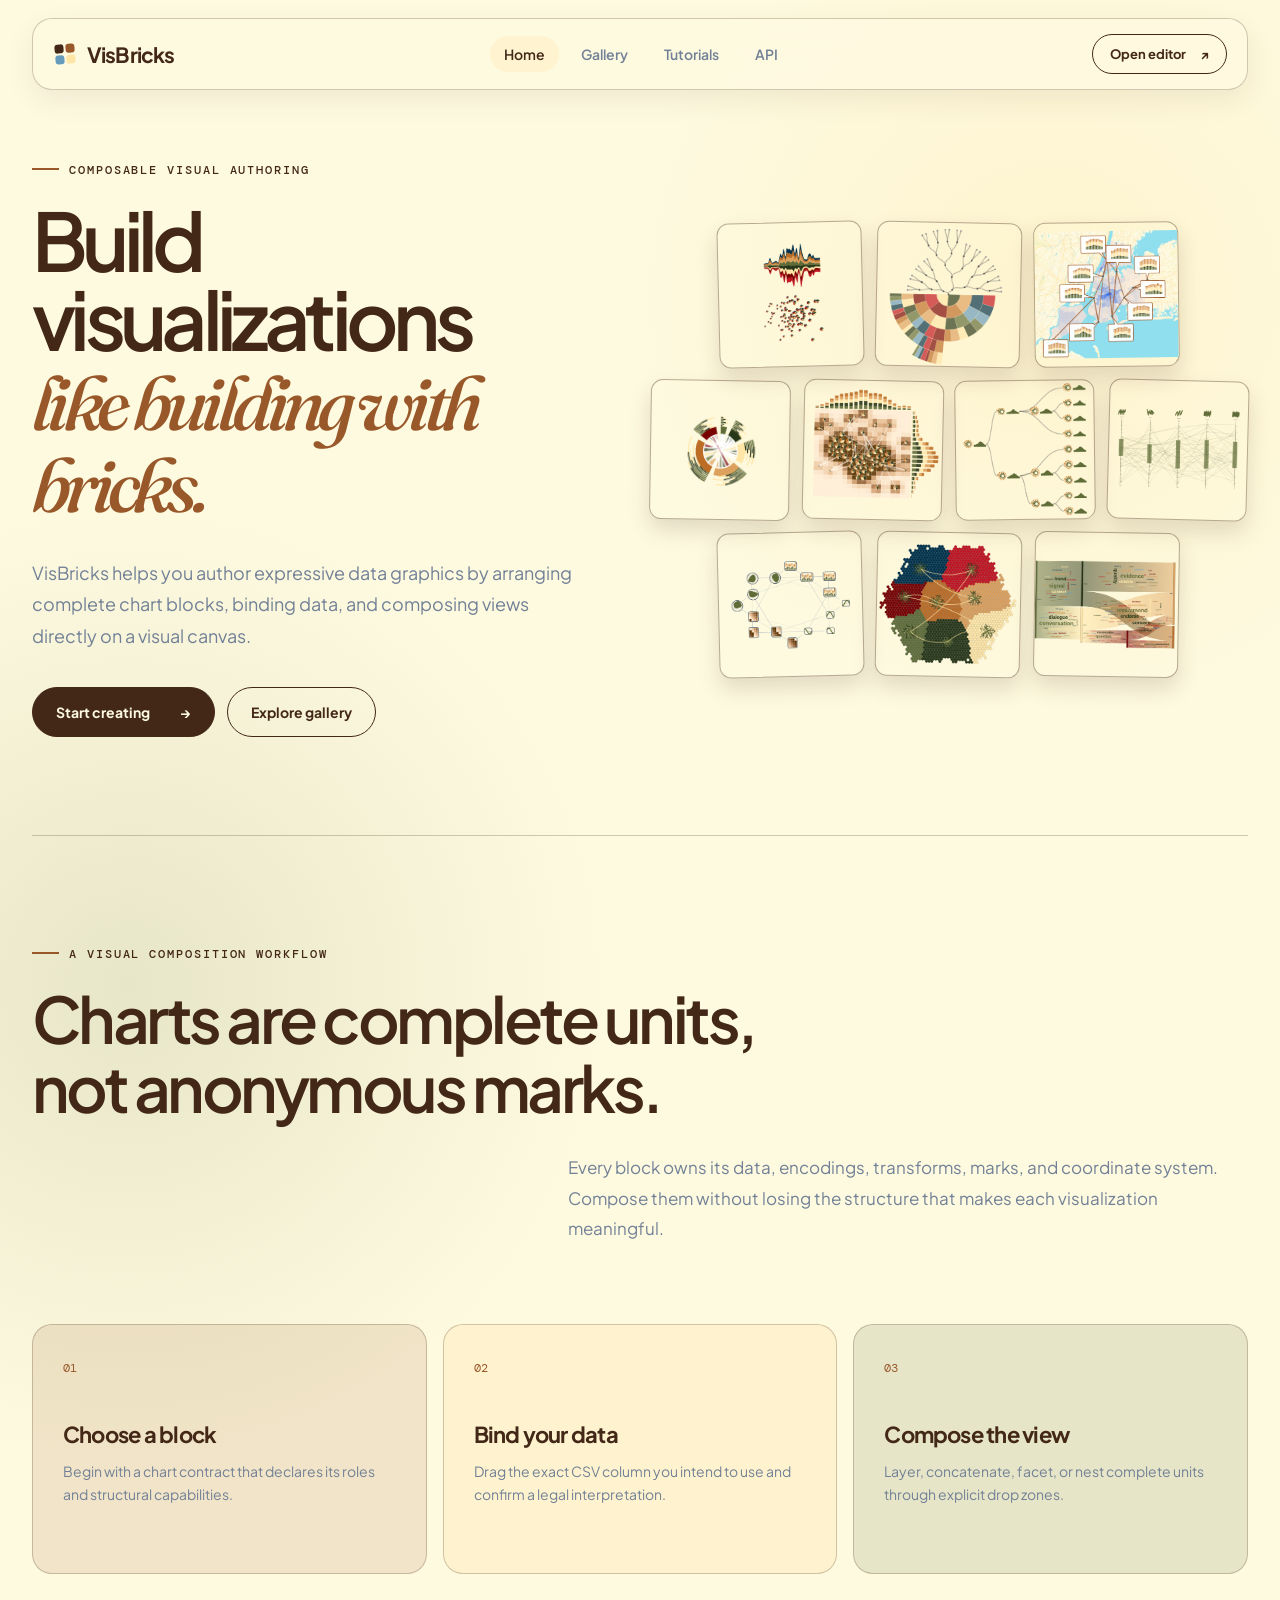
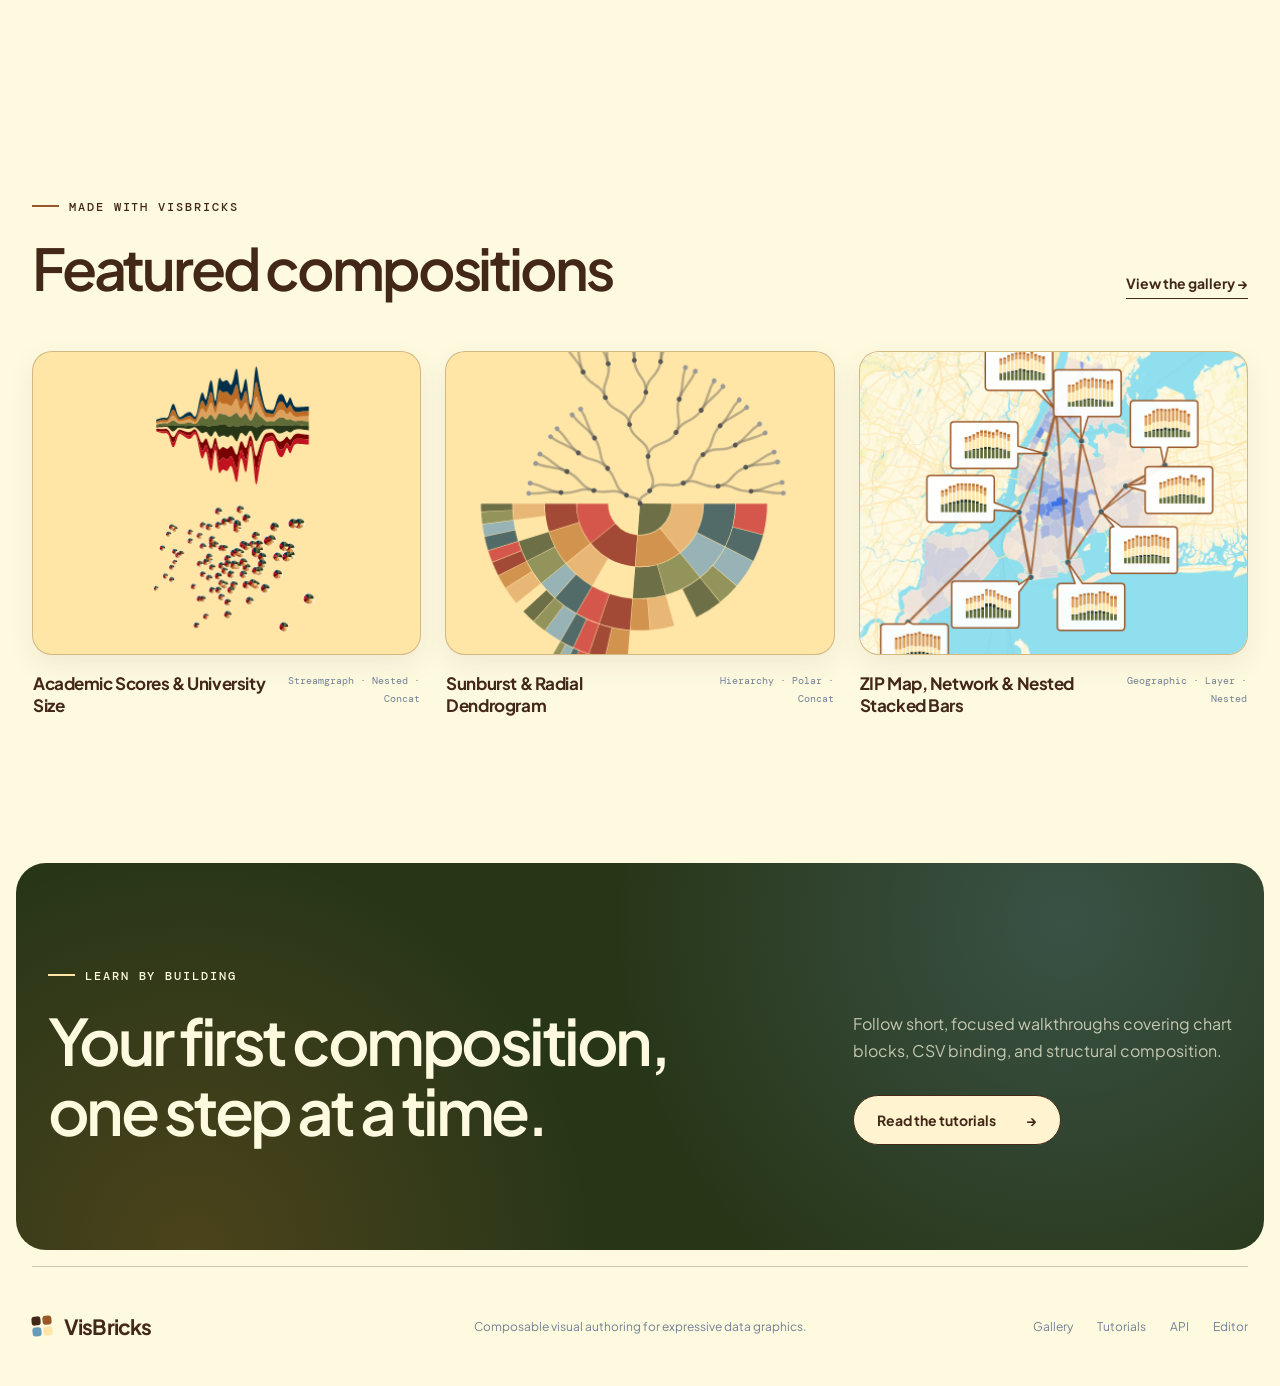
==== commit cf8eb13f: "Publish homepage gallery case mosaic" ====
--- a/api/index.html
+++ b/api/index.html
@@ -7,9 +7,9 @@
     <meta name="viewport" content="width=device-width, initial-scale=1.0">
     <meta name="description" content="Explore VisBricks composition types and Chart Block specifications.">
     <title>API · VisBricks</title>
-    <script type="module" crossorigin src="/assets/galleryCases-BQY21wKz.js"></script>
-    <script type="module" crossorigin src="/assets/site-main-43HxGa9_.js"></script>
-    <link rel="stylesheet" crossorigin href="/assets/site-main-Dj-hwv7L.css">
+    <script type="module" crossorigin src="/assets/galleryCases--lCe6J1Q.js"></script>
+    <script type="module" crossorigin src="/assets/site-main-sk5MfTtx.js"></script>
+    <link rel="stylesheet" crossorigin href="/assets/site-main-SwkWdIMx.css">
   </head>
   <body>
     <div id="app"></div>
--- a/assets/site-main-SwkWdIMx.css
+++ b/assets/site-main-SwkWdIMx.css
@@ -0,0 +1 @@
+@import "https://fonts.googleapis.com/css2?family=DM+Mono:wght@400;500&family=Fraunces:opsz,wght@9..144,500;9..144,600&family=Plus+Jakarta+Sans:wght@400;500;600;700&display=swap";:root{--site-ink:#432818;--site-ink-deep:#283618;--site-muted:#728196;--site-paper:#fefae0;--site-card:#fff3d0;--site-line:#4328183d;--site-accent:#99582a;--site-rust:#bc6c25;--site-cream:#ffe6a7;--site-olive:#606c38;--site-sky:#669bbc;--site-accent-soft:#99582a21;--site-cream-soft:#ffe6a752;--site-sky-soft:#669bbc26;--site-olive-soft:#606c3824;--site-shadow:0 18px 50px #4328181a;--site-shadow-small:0 10px 28px #43281814;--site-radius-small:12px;--site-radius-medium:20px;--site-radius-large:30px;--site-font-sans:"Plus Jakarta Sans", sans-serif;--site-font-serif:"Fraunces", Georgia, serif;--site-font-mono:"DM Mono", monospace;font-family:var(--site-font-sans);color:var(--site-ink);background:var(--site-paper);font-synthesis:none;text-rendering:optimizelegibility}*{box-sizing:border-box}html{background:var(--site-paper);min-width:320px}body{background:radial-gradient(circle at 82% 10%, var(--site-cream-soft), transparent 27rem), radial-gradient(circle at 10% 33%, var(--site-olive-soft), transparent 30rem), var(--site-paper);min-width:320px;min-height:100vh;margin:0}a{color:inherit;text-decoration:none}button,a{-webkit-tap-highlight-color:transparent}a:focus-visible,button:focus-visible{outline:3px solid var(--site-sky);outline-offset:4px}.site-shell{min-height:100vh;overflow:hidden}.site-header{z-index:10;border:1px solid var(--site-line);border-radius:var(--site-radius-medium);width:min(100% - 64px,1380px);height:72px;box-shadow:var(--site-shadow-small);-webkit-backdrop-filter:blur(18px);backdrop-filter:blur(18px);background:#fefae0d6;grid-template-columns:1fr auto 1fr;align-items:center;margin:18px auto 0;padding:0 20px 0 22px;display:grid;position:relative}.wordmark{letter-spacing:-.04em;justify-self:start;align-items:center;gap:12px;font-size:21px;font-weight:700;display:inline-flex}.wordmark-mark{grid-template-columns:repeat(2,9px);gap:2px;width:20px;display:grid;transform:rotate(-5deg)}.wordmark-mark i{background:var(--site-ink);border-radius:3px;height:9px;display:block}.wordmark-mark i:nth-child(2){background:var(--site-accent)}.wordmark-mark i:nth-child(3){background:var(--site-sky)}.wordmark-mark i:nth-child(4){background:var(--site-cream)}.site-nav{justify-content:center;align-items:center;gap:8px;font-size:14px;font-weight:600;display:flex}.site-nav a{color:var(--site-muted);border-radius:999px;padding:9px 14px;transition:color .16s,background .16s;position:relative}.site-nav a:hover,.site-nav a[aria-current=page]{color:var(--site-ink);background:var(--site-cream-soft)}.site-nav a[aria-current=page]:after{content:none}.header-cta{border:1px solid var(--site-ink);border-radius:999px;justify-self:end;align-items:center;gap:14px;padding:11px 17px;font-size:13px;font-weight:700;transition:color .16s,background .16s;display:inline-flex}.header-cta:hover{color:var(--site-paper);background:var(--site-ink)}.hero{grid-template-columns:minmax(0,.95fr) minmax(520px,1.05fr);align-items:center;gap:6vw;width:min(100% - 64px,1380px);min-height:690px;margin:0 auto;padding:72px 0 98px;display:grid}.eyebrow,.section-kicker,.tutorial-label{font-family:var(--site-font-mono);letter-spacing:.16em;margin:0 0 22px;font-size:12px;font-weight:500}.eyebrow:before,.section-kicker:before{background:var(--site-accent);content:"";width:27px;height:2px;margin:0 10px 4px 0;display:inline-block}.hero h1,.page-intro h1{letter-spacing:-.07em;max-width:760px;margin:0;font-size:clamp(56px,6.3vw,94px);font-weight:600;line-height:.98}.hero h1 em{color:var(--site-accent);font-family:var(--site-font-serif);font-size:.94em;font-weight:500}.hero-lede{max-width:610px;color:var(--site-muted);margin:34px 0 0;font-size:18px;line-height:1.75}.hero-actions{gap:12px;margin-top:36px;display:flex}.button{border:1px solid var(--site-ink);border-radius:999px;justify-content:center;align-items:center;gap:30px;min-height:50px;padding:0 23px;font-size:14px;font-weight:700;transition:transform .16s,box-shadow .16s;display:inline-flex}.button:hover{transform:translateY(-2px);box-shadow:0 8px 20px #43281829}.button-primary{color:var(--site-paper);background:var(--site-ink)}.button-secondary{background:0 0}.button-light{color:var(--site-ink);background:var(--site-card)}.hero-visual{min-width:0}.hero-gallery{flex-direction:column;align-items:center;gap:13px;padding:14px 0;display:flex}.hero-gallery-row{justify-content:center;gap:13px;width:100%;display:flex}.hero-gallery-card{--card-tilt:-1.4deg;aspect-ratio:1;min-width:0;transform:rotate(var(--card-tilt));border:1.5px solid #43281861;border-radius:12px;flex:0 145px;transition:border-color .18s,box-shadow .18s,transform .18s;overflow:hidden;box-shadow:0 11px 22px #43281826}.hero-gallery-card:nth-child(2){--card-tilt:1.2deg}.hero-gallery-card:nth-child(3){--card-tilt:-.75deg}.hero-gallery-card:nth-child(4){--card-tilt:1.45deg}.hero-gallery-row:nth-child(2) .hero-gallery-card:first-child,.hero-gallery-row:nth-child(3) .hero-gallery-card:last-child{--card-tilt:.9deg}.hero-gallery-card:hover{z-index:1;border-color:var(--site-accent);transform:rotate(var(--card-tilt)) translateY(-4px) scale(1.035);box-shadow:0 17px 30px #43281838}.hero-gallery-card img{object-fit:contain;width:100%;height:100%;display:block}.section-wrap{width:min(100% - 64px,1220px);margin:0 auto}.manifesto{border-top:1px solid var(--site-line);padding:110px 0}.manifesto>h2,.section-heading h2,.learn-inner h2{letter-spacing:-.055em;max-width:780px;margin:0;font-size:clamp(42px,5vw,68px);font-weight:600;line-height:1.08}.manifesto>p:not(.section-kicker){max-width:680px;color:var(--site-muted);margin:30px 0 0 auto;font-size:17px;line-height:1.8}.principle-grid{grid-template-columns:repeat(3,1fr);gap:16px;margin-top:80px;display:grid}.principle-grid article{border:1px solid var(--site-line);border-radius:var(--site-radius-medium);background:#fefae09e;min-height:250px;padding:30px}.principle-grid article+article{padding-left:30px}.principle-grid article:first-child{background:var(--site-accent-soft)}.principle-grid article:nth-child(2){background:var(--site-cream-soft)}.principle-grid article:nth-child(3){background:var(--site-olive-soft)}.principle-grid span,.tutorial-number{color:var(--site-accent);font-family:var(--site-font-mono);font-size:12px}.principle-grid h3{letter-spacing:-.035em;margin:44px 0 12px;font-size:22px}.principle-grid p{color:var(--site-muted);margin:0;font-size:14px;line-height:1.65}.featured{padding:115px 0 130px}.section-heading{justify-content:space-between;align-items:end;margin-bottom:52px;display:flex}.section-heading h2{font-size:clamp(40px,4.5vw,62px)}.text-link{border-bottom:1px solid var(--site-ink);padding-bottom:6px;font-size:14px;font-weight:700}.featured-grid{grid-template-columns:repeat(3,1fr);gap:24px;display:grid}.gallery-card{border-radius:var(--site-radius-medium);display:block}.gallery-image{aspect-ratio:1.28;border:1px solid var(--site-line);border-radius:var(--site-radius-medium);background:var(--site-cream);box-shadow:var(--site-shadow-small);overflow:hidden}.gallery-image img{object-fit:cover;width:100%;height:100%;transition:transform .26s;display:block}.gallery-card:hover .gallery-image img{transform:scale(1.025)}.gallery-card-copy{justify-content:space-between;align-items:start;padding:17px 1px;display:flex}.gallery-card-copy h3,.gallery-card-copy h2{letter-spacing:-.025em;margin:0;font-size:17px}.gallery-card-copy>span{color:var(--site-muted);font-family:var(--site-font-mono);text-align:right;font-size:10px;line-height:1.8}.learn-band{border-radius:var(--site-radius-large);width:min(100% - 32px,1380px);color:var(--site-paper);background:radial-gradient(circle at 84% 15%, #669bbc47, transparent 28rem), radial-gradient(circle at 14% 100%, #bc6c253d, transparent 25rem), var(--site-ink-deep);margin:0 auto 16px;overflow:hidden}.learn-inner{grid-template-columns:1.3fr .7fr;align-items:end;gap:100px;padding:105px 0;display:grid}.learn-inner .section-kicker:before{background:var(--site-cream)}.learn-copy p{color:#fefae0b8;margin:0 0 30px;line-height:1.7}.subpage{min-height:70vh}.page-intro{border-bottom:1px solid var(--site-line);padding:110px 0 95px}.page-intro h1{font-size:clamp(54px,6vw,86px)}.page-intro>p:last-child{max-width:650px;color:var(--site-muted);margin:32px 0 0 auto;font-size:17px;line-height:1.75}.gallery-overview-grid{grid-template-columns:repeat(3,minmax(0,1fr));gap:24px;padding-top:80px;padding-bottom:130px;display:grid}.gallery-overview-card{border:1px solid var(--site-line);border-radius:var(--site-radius-medium);background:var(--site-card);box-shadow:var(--site-shadow-small);flex-direction:column;transition:transform .18s,box-shadow .18s;display:flex;overflow:hidden}.gallery-overview-card:hover{box-shadow:var(--site-shadow);transform:translateY(-4px)}.gallery-overview-image{aspect-ratio:1;border-bottom:1px solid var(--site-line);background:var(--site-cream);position:relative;overflow:hidden}.gallery-overview-image img,.gallery-detail-image img{object-fit:contain;width:100%;height:100%;transition:transform .26s;display:block}.gallery-overview-card:hover .gallery-overview-image img{transform:scale(1.025)}.gallery-overview-copy{flex-direction:column;flex:1;align-items:start;padding:22px 24px 24px;display:flex}.gallery-detail-intro .tag-list{justify-content:start;margin-bottom:18px}.gallery-overview-copy .gallery-overview-tags{justify-content:flex-start;margin:0 0 28px}.overview-link{border-bottom:1px solid var(--site-ink);align-items:center;gap:14px;margin-top:auto;padding-bottom:4px;font-size:12px;font-weight:700;display:inline-flex}.gallery-item-number{z-index:1;border:1px solid var(--site-line);width:46px;height:46px;font-family:var(--site-font-mono);box-shadow:var(--site-shadow-small);background:#fefae0e6;border-radius:50%;place-items:center;font-size:11px;display:grid;position:absolute;top:20px;left:20px}.gallery-detail-page>article{padding-top:48px;padding-bottom:130px}.back-link{color:var(--site-muted);align-items:center;gap:10px;margin-bottom:30px;font-size:13px;font-weight:600;display:inline-flex}.back-link:hover{color:var(--site-ink)}.gallery-detail-hero{border:1px solid var(--site-line);border-radius:var(--site-radius-large);background:var(--site-card);box-shadow:var(--site-shadow-small);grid-template-columns:minmax(0,1.12fr) minmax(360px,.88fr);display:grid;overflow:hidden}.gallery-detail-image{border-right:1px solid var(--site-line);background:var(--site-cream);min-height:570px;position:relative}.gallery-detail-intro{flex-direction:column;justify-content:center;align-items:start;padding:54px;display:flex}.gallery-detail-intro .section-kicker{margin-bottom:20px}.gallery-detail-intro h1{letter-spacing:-.045em;margin:0;font-size:clamp(44px,5vw,68px);font-weight:600;line-height:1.02}.gallery-detail-intro>p:not(.section-kicker){max-width:620px;color:var(--site-muted);margin:22px 0 0;font-size:15px;line-height:1.75}.detail-intro-action{flex-wrap:wrap;align-items:center;gap:18px;margin-top:34px;display:flex}.detail-intro-action>span{max-width:150px;color:var(--site-muted);font-size:10px;line-height:1.5}.gallery-detail-content{border-top:1px solid var(--site-line);margin-top:54px}.detail-section{border-bottom:1px solid var(--site-line);grid-template-columns:220px minmax(0,1fr);gap:42px;padding:58px 0;display:grid}.detail-section-label{color:var(--site-accent);font-family:var(--site-font-mono);letter-spacing:.12em;margin:4px 0 0;font-size:10px;font-weight:500}.detail-section h2,.detail-compose-card h2{letter-spacing:-.045em;margin:0;font-size:clamp(30px,3.6vw,48px);font-weight:600}.detail-section>div>p{max-width:650px;color:var(--site-muted);margin:14px 0 0;font-size:14px;line-height:1.7}.detail-block-list{grid-template-columns:repeat(3,minmax(0,1fr));gap:12px;margin:30px 0 0;padding:0;list-style:none;display:grid}.detail-block-list li{border:1px solid var(--site-line);border-radius:var(--site-radius-small);background:var(--site-card);align-items:center;gap:12px;min-height:74px;padding:16px;font-size:12px;font-weight:700;display:flex}.detail-block-list li span{background:var(--site-olive);border-radius:3px;flex:none;width:10px;height:10px}.detail-block-list li:nth-child(2) span{background:var(--site-rust)}.detail-block-list li:nth-child(3) span{background:var(--site-sky)}.detail-file-card{border:1px solid var(--site-line);border-radius:var(--site-radius-medium);background:var(--site-card);grid-template-columns:110px minmax(180px,.8fr) minmax(260px,1.2fr);align-items:center;gap:20px;margin-top:30px;padding:22px;display:grid}.detail-file-card>span{background:var(--site-cream);font-family:var(--site-font-mono);letter-spacing:.08em;border-radius:999px;justify-self:start;padding:6px 9px;font-size:9px}.detail-file-card strong{overflow-wrap:anywhere;font-size:13px}.detail-file-card p{color:var(--site-muted);margin:0;font-size:12px;line-height:1.6}.detail-file-links{flex-wrap:wrap;gap:8px;margin:12px 0 0;padding:0;list-style:none;display:flex}.detail-file-links a{border:1px solid var(--site-line);color:var(--site-ink);background:var(--site-paper);font-family:var(--site-font-mono);border-radius:9px;padding:6px 9px;font-size:9px;text-decoration:none;display:inline-flex}.detail-file-links a:hover{border-color:var(--site-rust);color:var(--site-rust-dark)}.detail-file-links a:focus-visible{outline-offset:2px;outline:3px solid #669bbc61}.detail-binding-list{max-width:780px;margin:30px 0 0}.detail-binding-list>div{border-bottom:1px solid var(--site-line);grid-template-columns:minmax(0,1fr) minmax(0,1fr);gap:28px;padding:16px 0;display:grid}.detail-binding-list>div:last-child{border-bottom:0}.detail-binding-list dt,.detail-binding-list dd{overflow-wrap:anywhere;margin:0;font-size:13px;line-height:1.5}.detail-binding-list dt{color:var(--site-ink);font-family:var(--site-font-mono)}.detail-binding-list dd{color:var(--site-muted)}.detail-compose-card{border-radius:var(--site-radius-large);color:var(--site-paper);background:var(--site-ink-deep);justify-content:space-between;align-items:end;gap:60px;margin-top:54px;padding:46px;display:flex}.detail-compose-card .detail-section-label{color:var(--site-cream);margin-bottom:14px}.detail-compose-card>div>p:last-child{color:#fefae0b8;max-width:680px;margin:14px 0 0;font-size:13px;line-height:1.7}.tag-list{flex-wrap:wrap;justify-content:end;gap:6px;margin:0;padding:0;list-style:none;display:flex}.tag-list li{border:1px solid var(--site-line);background:var(--site-card);font-family:var(--site-font-mono);text-transform:uppercase;border-radius:999px;padding:5px 8px;font-size:9px}.api-intro{padding:100px 0 88px 264px}.api-intro h1{letter-spacing:-.07em;max-width:920px;margin:0;font-size:clamp(58px,7vw,104px);font-weight:600;line-height:.95}.api-intro>p:not(.section-kicker){max-width:730px;color:var(--site-muted);margin:34px 0 0 auto;font-size:17px;line-height:1.8}.api-summary{border-top:1px solid var(--site-line);border-bottom:1px solid var(--site-line);grid-template-columns:repeat(3,minmax(0,1fr));margin:64px 0 0;display:grid}.api-summary>div{border-right:1px solid var(--site-line);justify-content:space-between;align-items:end;gap:20px;min-height:108px;padding:22px 26px;display:flex}.api-summary>div:last-child{border-right:0}.api-summary dt,.api-summary dd{margin:0}.api-summary dt{color:var(--site-muted);font-family:var(--site-font-mono);letter-spacing:.08em;text-transform:uppercase;font-size:9px}.api-summary dd{font-family:var(--site-font-serif);font-size:42px;line-height:1}.api-layout{grid-template-columns:210px minmax(0,1fr);align-items:start;gap:54px;padding-bottom:140px;display:grid}.api-index{z-index:4;scrollbar-width:thin;width:210px;max-height:calc(100vh - 136px);padding:20px 0;position:fixed;top:112px;left:max(32px,50vw - 690px);overflow-y:auto}.api-index nav{gap:32px;display:grid}.api-index nav>div{gap:3px;display:grid}.api-index p{color:var(--site-accent);font-family:var(--site-font-mono);letter-spacing:.1em;margin:0 0 9px;font-size:8px}.api-index a{color:var(--site-muted);border-radius:8px;justify-content:space-between;align-items:center;gap:10px;padding:6px 9px;font-size:10px;line-height:1.35;display:flex}.api-index a:hover{color:var(--site-ink);background:var(--site-cream-soft)}.api-index a span{color:var(--site-accent);font-family:var(--site-font-mono);font-size:8px}.api-reference{grid-column:2;min-width:0}.api-reference-section{border-top:1px solid var(--site-line);padding:48px 0 84px;scroll-margin-top:24px}.api-section-heading{grid-template-columns:180px minmax(0,1fr);gap:32px;margin-bottom:44px;display:grid}.api-section-heading h2{letter-spacing:-.055em;margin:0;font-size:clamp(36px,4.2vw,58px);font-weight:600;line-height:1.04}.api-section-heading>div>p{max-width:680px;color:var(--site-muted);margin:16px 0 0;font-size:13px;line-height:1.7}.composition-reference-list{gap:18px;display:grid}.composition-reference-card{border:1px solid var(--site-line);border-radius:var(--site-radius-medium);background:#fff3d0a3;padding:30px;scroll-margin-top:24px}.composition-reference-card>header{grid-template-columns:76px minmax(0,1fr) auto;align-items:center;gap:20px;display:grid}.composition-reference-card>header span{color:var(--site-accent);font-family:var(--site-font-mono);letter-spacing:.12em;font-size:9px}.composition-reference-card h3{letter-spacing:-.04em;margin:2px 0 0;font-size:28px}.composition-reference-card>header>code,.api-block-copy>code{color:var(--site-accent);font-family:var(--site-font-mono);font-size:10px}.composition-reference-card>p{max-width:720px;color:var(--site-muted);margin:22px 0 0 96px;font-size:13px;line-height:1.7}.composition-reference-icon{border:1px solid var(--site-line);background:var(--site-paper);border-radius:14px;width:76px;height:62px;position:relative}.composition-reference-icon i{border:1px solid var(--site-ink);background:var(--site-cream);display:block;position:absolute}.composition-reference-icon--layer i:first-child,.composition-reference-icon--layer i:nth-child(2){border-radius:6px;width:32px;height:25px}.composition-reference-icon--layer i:first-child{top:22px;left:17px}.composition-reference-icon--layer i:nth-child(2){background:#669bbc8c;top:14px;left:27px}.composition-reference-icon--layer i:nth-child(n+3),.composition-reference-icon--concat i:nth-child(n+3),.composition-reference-icon--nested i:nth-child(n+3){display:none}.composition-reference-icon--concat i{border-radius:5px;width:24px;height:28px;top:17px}.composition-reference-icon--concat i:first-child{left:12px}.composition-reference-icon--concat i:nth-child(2){background:#bc6c2547;right:12px}.composition-reference-icon--facet i{border-radius:4px;width:19px;height:16px}.composition-reference-icon--facet i:first-child{top:11px;left:14px}.composition-reference-icon--facet i:nth-child(2){top:11px;right:14px}.composition-reference-icon--facet i:nth-child(3){bottom:11px;left:14px}.composition-reference-icon--facet i:nth-child(4){bottom:11px;right:14px}.composition-reference-icon--nested i:first-child{border-radius:9px;inset:10px 13px}.composition-reference-icon--nested i:nth-child(2){background:var(--site-rust);border-radius:5px;width:24px;height:20px;top:21px;left:26px}.composition-coordinate-grid{border-top:1px solid var(--site-line);border-bottom:1px solid var(--site-line);grid-template-columns:repeat(2,minmax(0,1fr));margin-top:26px;display:grid}.composition-coordinate-grid>section{border-right:1px solid var(--site-line);min-width:0;padding:18px}.composition-coordinate-grid>section:last-child,.composition-coordinate-grid>section:nth-child(2){border-right:0}.composition-coordinate-grid>section:nth-child(-n+2){border-bottom:1px solid var(--site-line)}.composition-coordinate-heading{align-items:center;gap:8px;display:flex}.composition-coordinate-heading>span{min-width:28px;height:28px;color:var(--site-ink);background:var(--site-paper);font-family:var(--site-font-mono);border-radius:7px;place-items:center;padding:0 4px;font-size:7px;display:grid}.composition-coordinate-grid h4{margin:0;font-size:10px}.composition-flow-diagram{background:#ffe6a74d;border:1px solid #43281826;border-radius:11px;grid-template-columns:64px minmax(54px,1fr) 70px;align-items:center;gap:8px;min-height:82px;margin-top:16px;padding:9px;display:grid}.composition-flow-inputs{grid-template-columns:1fr 8px 1fr;align-items:center;gap:3px;display:grid}.composition-flow-inputs>span,.composition-flow-result{background:var(--site-cream);border:1px solid #4328186b;border-radius:6px;height:42px;display:block;position:relative;overflow:hidden}.composition-flow-inputs>span:last-child{background:#669bbc40}.composition-flow-inputs b{color:var(--site-accent);font:500 9px/1 var(--site-font-mono)}.composition-flow-inputs i,.composition-flow-result i{background:var(--site-accent);display:block;position:absolute}.composition-flow-inputs i:first-child{height:1px;bottom:4px;left:4px;right:4px}.composition-flow-inputs i:nth-child(2){width:1px;top:5px;bottom:4px;left:4px}.composition-flow-inputs i:nth-child(3){opacity:.78;width:4px;height:15px;bottom:5px;right:6px}.composition-flow-inputs i:nth-child(4){opacity:.45;width:4px;height:9px;bottom:5px;right:13px}.composition-flow-action{color:var(--site-muted);text-align:center;justify-items:center;gap:5px;display:grid}.composition-flow-action span{font:500 6px/1.35 var(--site-font-mono);letter-spacing:.01em}.composition-flow-action i{color:var(--site-accent);font:normal 16px/1 var(--site-font-sans)}.composition-flow-result{background:#ffe6a78c;height:58px}.composition-flow-diagram--layer .composition-flow-result i:first-child,.composition-flow-diagram--layer .composition-flow-result i:nth-child(2){border:1px solid var(--site-ink);background:#ffe6a7db;border-radius:5px;width:38px;height:31px}.composition-flow-diagram--layer .composition-flow-result i:first-child{top:17px;left:9px}.composition-flow-diagram--layer .composition-flow-result i:nth-child(2){background:#669bbc7a;top:9px;left:20px}.composition-flow-diagram--layer .composition-flow-result i:nth-child(n+3){display:none}.composition-flow-diagram--concat .composition-flow-result i:first-child,.composition-flow-diagram--concat .composition-flow-result i:nth-child(2){border:1px solid var(--site-ink);background:#ffe6a7d6;border-radius:4px;width:22px;top:8px;bottom:8px}.composition-flow-diagram--concat .composition-flow-result i:first-child{left:8px}.composition-flow-diagram--concat .composition-flow-result i:nth-child(2){background:#669bbc66;right:8px}.composition-flow-diagram--concat .composition-flow-result i:nth-child(n+3){display:none}.composition-flow-diagram--facet .composition-flow-result i{border:1px solid var(--site-ink);background:#ffe6a7d1;border-radius:3px;width:21px;height:17px}.composition-flow-diagram--facet .composition-flow-result i:first-child{top:8px;left:8px}.composition-flow-diagram--facet .composition-flow-result i:nth-child(2){top:8px;right:8px}.composition-flow-diagram--facet .composition-flow-result i:nth-child(3){bottom:8px;left:8px}.composition-flow-diagram--facet .composition-flow-result i:nth-child(4){bottom:8px;right:8px}.composition-flow-diagram--facet .composition-flow-result i:nth-child(n+5){display:none}.composition-flow-diagram--nested .composition-flow-result i:first-child{border:1px solid var(--site-ink);background:#ffe6a7b3;border-radius:8px;inset:7px}.composition-flow-diagram--nested .composition-flow-result i:nth-child(2){border:1px solid var(--site-ink);background:var(--site-rust);border-radius:4px;width:22px;height:20px;top:19px;left:24px}.composition-flow-diagram--nested .composition-flow-result i:nth-child(n+3){display:none}.composition-flow-diagram--polar .composition-flow-inputs>span,.composition-flow-diagram--polar .composition-flow-result{border-radius:50%}.composition-flow-diagram--polar .composition-flow-inputs>span{background:conic-gradient(var(--site-cream) 0 37%, #bc6c2573 37% 63%, #669bbc47 63%)}.composition-flow-diagram--polar .composition-flow-inputs i{display:none}.composition-flow-diagram--polar.composition-flow-diagram--layer .composition-flow-result i:first-child,.composition-flow-diagram--polar.composition-flow-diagram--layer .composition-flow-result i:nth-child(2){border-radius:50%}.composition-flow-diagram--polar.composition-flow-diagram--concat .composition-flow-result i:first-child,.composition-flow-diagram--polar.composition-flow-diagram--concat .composition-flow-result i:nth-child(2){border-radius:20px 0 0 20px;width:19px;top:7px;bottom:7px}.composition-flow-diagram--polar.composition-flow-diagram--concat .composition-flow-result i:nth-child(2){border-radius:0 20px 20px 0}.composition-flow-diagram--polar.composition-flow-diagram--facet .composition-flow-result i{border-radius:50%}.composition-flow-diagram--coordinatefree .composition-flow-inputs>span{background:#606c381a;border-style:dashed}.composition-flow-diagram--coordinatefree .composition-flow-inputs i:first-child,.composition-flow-diagram--coordinatefree .composition-flow-inputs i:nth-child(2){display:none}.composition-flow-diagram--coordinatefree .composition-flow-inputs i:nth-child(3),.composition-flow-diagram--coordinatefree .composition-flow-inputs i:nth-child(4){border-radius:50%;width:7px;height:7px}.composition-flow-diagram--coordinatefree .composition-flow-result{background:#606c381a}.composition-flow-diagram--geographic .composition-flow-inputs>span,.composition-flow-diagram--geographic .composition-flow-result{background-color:#669bbc2b;background-image:linear-gradient(33deg, transparent 45%, #669bbc6b 46% 49%, transparent 50%), radial-gradient(circle at 65% 32%, var(--site-accent) 0 2px, transparent 3px)}.composition-flow-diagram--geographic .composition-flow-inputs i{display:none}.composition-flow-diagram--geographic.composition-flow-diagram--nested .composition-flow-result i:first-child{background:var(--site-accent);border-radius:50%;width:8px;height:8px;inset:24px auto auto 23px}.composition-flow-diagram--geographic.composition-flow-diagram--nested .composition-flow-result i:nth-child(2){width:26px;height:23px;top:9px;left:34px}.composition-flow-diagram--unsupported{opacity:.52}.composition-flow-diagram--unsupported .composition-flow-inputs,.composition-flow-diagram--unsupported .composition-flow-result i{opacity:.28}.composition-flow-diagram--unsupported .composition-flow-result:after{color:var(--site-accent);font:500 25px/1 var(--site-font-mono);content:"×";place-items:center;display:grid;position:absolute;inset:0}.composition-coordinate-grid strong{color:var(--site-accent);font-family:var(--site-font-mono);margin-top:13px;font-size:8px;display:block}.composition-coordinate-grid p{color:var(--site-muted);margin:8px 0 0;font-size:10px;line-height:1.55}.api-family-section{border-top:1px solid var(--site-line);padding:38px 0 62px;scroll-margin-top:24px}.api-family-heading{justify-content:space-between;align-items:end;gap:24px;margin-bottom:24px;display:flex}.api-family-heading p{color:var(--site-accent);font-family:var(--site-font-mono);letter-spacing:.08em;margin:0 0 6px;font-size:8px}.api-family-heading h3{letter-spacing:-.04em;margin:0;font-size:30px}.api-family-heading>span{color:var(--site-muted);font-family:var(--site-font-mono);font-size:9px}.api-block-grid{grid-template-columns:repeat(2,minmax(0,1fr));align-items:start;gap:14px;display:grid}.api-block-card{border:1px solid var(--site-line);background:#fefae0ad;border-radius:18px;min-width:0;overflow:hidden}.api-block-card--expanded{background:var(--site-card);box-shadow:var(--site-shadow-small);grid-column:1/-1}.api-block-overview{grid-template-columns:155px minmax(0,1fr);min-height:255px;display:grid}.api-block-image{border-right:1px solid var(--site-line);background:var(--site-cream-soft);place-items:center;min-height:0;padding:12px;display:grid}.api-block-image img{object-fit:contain;mix-blend-mode:multiply;width:100%;max-height:210px;display:block}.api-block-card--chord .api-block-image img{filter:brightness(.9)contrast(1.28)saturate(1.18);transform:scale(1.48)}.api-block-copy{flex-direction:column;align-items:start;min-width:0;padding:18px;display:flex}.api-block-flags{flex-wrap:wrap;gap:5px;display:flex}.api-block-flags span{color:var(--site-muted);background:var(--site-cream-soft);font-family:var(--site-font-mono);letter-spacing:.04em;text-transform:uppercase;border-radius:999px;padding:4px 6px;font-size:7px}.api-block-copy h4{letter-spacing:-.035em;margin:14px 0 4px;font-size:20px;line-height:1.15}.api-block-facts{width:100%;margin:15px 0}.api-block-facts>div{border-top:1px solid #4328181a;grid-template-columns:78px minmax(0,1fr);gap:8px;padding:5px 0;display:grid}.api-block-facts dt,.api-block-facts dd{overflow-wrap:anywhere;margin:0;font-size:8px;line-height:1.45}.api-block-facts dt{color:var(--site-muted)}.api-block-copy>button{border:1px solid var(--site-line);width:100%;color:var(--site-ink);font:600 9px/1.3 var(--site-font-sans);cursor:pointer;background:0 0;border-radius:9px;justify-content:space-between;align-items:center;gap:10px;margin-top:auto;padding:8px 10px;display:flex}.api-block-copy>button:hover{border-color:var(--site-accent);background:var(--site-cream-soft)}.api-block-specification{border-top:1px solid var(--site-line);padding:28px}.api-spec-meta{grid-template-columns:repeat(4,minmax(0,1fr));margin:0 0 28px;display:grid}.api-spec-meta>div{border:1px solid var(--site-line);border-right:0;padding:13px}.api-spec-meta>div:last-child{border-right:1px solid var(--site-line)}.api-spec-meta dt{color:var(--site-muted);margin-bottom:7px;font-size:8px}.api-spec-meta dd{overflow-wrap:anywhere;margin:0;font-size:9px}.api-spec-group h5{font-family:var(--site-font-mono);letter-spacing:.08em;text-transform:uppercase;margin:0 0 12px;font-size:9px}.api-table-wrap{overflow-x:auto}.api-spec-group table{border-collapse:collapse;text-align:left;width:100%;font-size:9px}.api-spec-group th,.api-spec-group td{border-bottom:1px solid var(--site-line);vertical-align:top;padding:10px}.api-spec-group th{color:var(--site-muted);font-family:var(--site-font-mono);letter-spacing:.06em;text-transform:uppercase;font-size:7px}.api-spec-group td code{color:var(--site-accent);margin-top:3px;font-size:8px;display:block}.api-spec-columns{grid-template-columns:repeat(3,minmax(0,1fr));gap:12px;margin-top:28px;display:grid}.api-spec-columns>section{border:1px solid var(--site-line);background:#fefae099;border-radius:12px;padding:16px}.api-spec-columns ul{gap:9px;margin:0;padding:0;list-style:none;display:grid}.api-spec-columns li{gap:3px;display:grid}.api-spec-columns code{color:var(--site-accent);overflow-wrap:anywhere;font-size:8px}.api-spec-columns span,.api-spec-columns p{color:var(--site-muted);margin:0;font-size:8px;line-height:1.45}.api-json-specification{border:1px solid var(--site-ink);color:var(--site-paper);background:var(--site-ink-deep);border-radius:12px;margin-top:24px}.api-json-specification summary{font-family:var(--site-font-mono);cursor:pointer;padding:13px 16px;font-size:9px}.api-json-specification pre{white-space:pre;border-top:1px solid #fefae033;max-height:520px;margin:0;padding:18px;font-size:9px;font-weight:400;line-height:1.6;overflow:auto}.tutorial-list{gap:18px;padding-top:56px;padding-bottom:30px;display:grid}.tutorial-card{border:1px solid var(--site-line);border-radius:var(--site-radius-medium);background:var(--site-card);grid-template-columns:80px minmax(260px,1fr) minmax(280px,.8fr);align-items:start;gap:42px;padding:44px;display:grid;box-shadow:0 8px 30px #4328180d}.tutorial-card:first-child{border-top:5px solid var(--site-accent)}.tutorial-card:nth-child(2){border-top:5px solid var(--site-cream)}.tutorial-card:nth-child(3){border-top:5px solid var(--site-olive)}.tutorial-label{color:var(--site-accent);margin-bottom:13px;font-size:9px}.tutorial-copy h2{letter-spacing:-.045em;margin:0;font-size:31px;font-weight:600}.tutorial-copy>p:last-child{max-width:530px;color:var(--site-muted);margin:16px 0 0;font-size:14px;line-height:1.7}.tutorial-card ol{counter-reset:tutorial-step;margin:0;padding:0;list-style:none}.tutorial-card li{border-bottom:1px solid var(--site-line);color:var(--site-muted);counter-increment:tutorial-step;grid-template-columns:27px 1fr;padding:11px 0;font-size:13px;display:grid}.tutorial-card li:before{color:var(--site-ink);font-family:var(--site-font-mono);content:counter(tutorial-step, decimal-leading-zero);font-size:10px}.tutorial-cta{justify-content:space-between;align-items:center;padding-top:80px;padding-bottom:110px;display:flex}.tutorial-cta p{letter-spacing:-.04em;margin:0;font-size:28px;font-weight:500}.site-footer{border-top:1px solid var(--site-line);width:min(100% - 64px,1380px);min-height:120px;color:var(--site-muted);grid-template-columns:1fr auto 1fr;align-items:center;gap:30px;margin:0 auto;font-size:12px;display:grid}.wordmark-footer{color:var(--site-ink)}.site-footer p{text-align:center;margin:0}.footer-links{justify-self:end;gap:24px;display:flex}.footer-links a:hover{color:var(--site-ink)}@media (width<=980px){.site-header{grid-template-columns:1fr auto}.site-nav{display:none}.hero{grid-template-columns:1fr;padding-top:70px}.hero-copy{max-width:760px}.hero-visual{width:min(100%,760px);margin:10px auto 0}.featured-grid{grid-template-columns:repeat(2,1fr)}.gallery-overview-grid{grid-template-columns:repeat(2,minmax(0,1fr))}.featured-grid .gallery-card:last-child{display:none}.learn-inner{grid-template-columns:1fr;gap:42px}.gallery-detail-hero{grid-template-columns:1fr}.gallery-detail-image{aspect-ratio:2;border-right:0;border-bottom:1px solid var(--site-line);min-height:0}.gallery-detail-intro{padding:44px}.api-layout{grid-template-columns:1fr;gap:0}.api-reference{grid-column:1}.api-index{max-height:none;padding:0 0 38px;position:relative;top:auto}.api-intro{padding-left:0}.api-index nav{grid-template-columns:repeat(2,minmax(0,1fr));gap:20px}.api-index nav>div{border:1px solid var(--site-line);border-radius:14px;align-content:start;padding:16px}.api-section-heading{grid-template-columns:1fr;gap:16px}.composition-coordinate-grid{grid-template-columns:repeat(2,minmax(0,1fr))}.composition-coordinate-grid>section:nth-child(2){border-right:0}.composition-coordinate-grid>section:nth-child(-n+2){border-bottom:1px solid var(--site-line)}.tutorial-card{grid-template-columns:50px 1fr}.tutorial-card ol{grid-column:2}}@media (width<=680px){.site-header,.hero,.section-wrap,.site-footer{width:min(100% - 36px,1380px)}.site-header{border-radius:16px;height:64px;margin-top:10px;padding:0 12px 0 14px}.header-cta{padding:9px 12px}.hero{min-height:auto;padding:58px 0 70px}.hero h1,.page-intro h1{font-size:48px}.hero-lede{font-size:16px}.hero-actions{flex-direction:column;align-items:stretch}.hero-gallery{grid-template-columns:repeat(2,minmax(0,1fr));gap:11px;padding:8px 4px;display:grid}.hero-gallery-row{display:contents}.hero-gallery-card{width:100%;transform:none}.hero-gallery-card:hover{transform:translateY(-3px)scale(1.02)}.manifesto,.featured{padding:80px 0}.manifesto>h2,.section-heading h2,.learn-inner h2{font-size:40px}.manifesto>p:not(.section-kicker){margin-left:0}.principle-grid,.featured-grid{grid-template-columns:1fr}.principle-grid article,.principle-grid article+article{min-height:0;padding:28px}.principle-grid article+article{border-left:1px solid var(--site-line)}.principle-grid h3{margin-top:22px}.section-heading{flex-direction:column;align-items:start;gap:28px}.featured-grid .gallery-card:last-child{display:block}.learn-inner{padding:78px 0}.learn-band{border-radius:22px;width:calc(100% - 20px)}.page-intro{padding:75px 0 68px}.page-intro>p:last-child{margin-left:0}.api-intro{padding:75px 0 55px}.api-intro h1{font-size:48px}.api-intro>p:not(.section-kicker){margin-left:0;font-size:14px}.api-summary{grid-template-columns:1fr;margin-top:44px}.api-summary>div{border-right:0;border-bottom:1px solid var(--site-line);min-height:78px}.api-summary>div:last-child{border-bottom:0}.api-index nav{scroll-snap-type:x proximity;padding-bottom:8px;display:flex;overflow-x:auto}.api-index nav>div{scroll-snap-align:start;flex:0 0 min(78vw,250px)}.api-reference-section{padding:42px 0 68px}.composition-reference-card{padding:20px}.composition-reference-card>header{grid-template-columns:62px minmax(0,1fr);gap:14px}.composition-reference-icon{width:62px;height:56px}.composition-reference-icon--layer i:first-child{left:10px}.composition-reference-icon--layer i:nth-child(2){left:20px}.composition-reference-icon--concat i:first-child{left:7px}.composition-reference-icon--concat i:nth-child(2){right:7px}.composition-reference-icon--facet i:first-child,.composition-reference-icon--facet i:nth-child(3){left:8px}.composition-reference-icon--facet i:nth-child(2),.composition-reference-icon--facet i:nth-child(4){right:8px}.composition-reference-card>header>code{grid-column:2}.composition-reference-card>p{margin-left:0}.composition-coordinate-grid{grid-template-columns:1fr}.composition-coordinate-grid>section,.composition-coordinate-grid>section:nth-child(2){border-right:0;border-bottom:1px solid var(--site-line)}.composition-coordinate-grid>section:last-child{border-bottom:0}.api-family-heading{flex-direction:column;align-items:start}.api-block-grid,.api-block-overview{grid-template-columns:1fr}.api-block-image{border-right:0;border-bottom:1px solid var(--site-line);min-height:190px}.api-block-image img{max-height:178px}.api-block-specification{padding:20px}.api-spec-meta{grid-template-columns:repeat(2,minmax(0,1fr))}.api-spec-meta>div:nth-child(2){border-right:1px solid var(--site-line)}.api-spec-meta>div:nth-child(-n+2){border-bottom:0}.api-spec-columns{grid-template-columns:1fr}.gallery-overview-grid{grid-template-columns:1fr;gap:24px;padding-top:55px;padding-bottom:85px}.gallery-overview-card,.gallery-detail-hero{border-radius:22px}.gallery-detail-page>article{padding-top:30px;padding-bottom:85px}.gallery-detail-image{aspect-ratio:1.35}.gallery-detail-intro{padding:30px 24px 34px}.detail-intro-action,.detail-compose-card{flex-direction:column;align-items:stretch}.detail-intro-action>span{max-width:none}.detail-intro-action .button,.detail-compose-card .button{align-self:stretch}.detail-section{grid-template-columns:1fr;gap:22px;padding:42px 0}.detail-block-list{grid-template-columns:1fr}.detail-file-card{grid-template-columns:1fr;gap:12px}.detail-binding-list>div{grid-template-columns:1fr;gap:5px}.detail-compose-card{border-radius:22px;gap:30px;margin-top:38px;padding:30px 24px}.tutorial-card{grid-template-columns:1fr;gap:20px;padding:28px}.tutorial-card ol{grid-column:auto}.tutorial-cta{flex-direction:column;align-items:stretch;gap:28px}.site-footer{text-align:left;grid-template-columns:1fr;padding:35px 0}.site-footer p{text-align:left}.footer-links{justify-self:start}}@media (width<=360px){.hero-gallery{gap:9px}}@media (prefers-reduced-motion:reduce){*,:before,:after{scroll-behavior:auto!important;transition-duration:.01ms!important}}
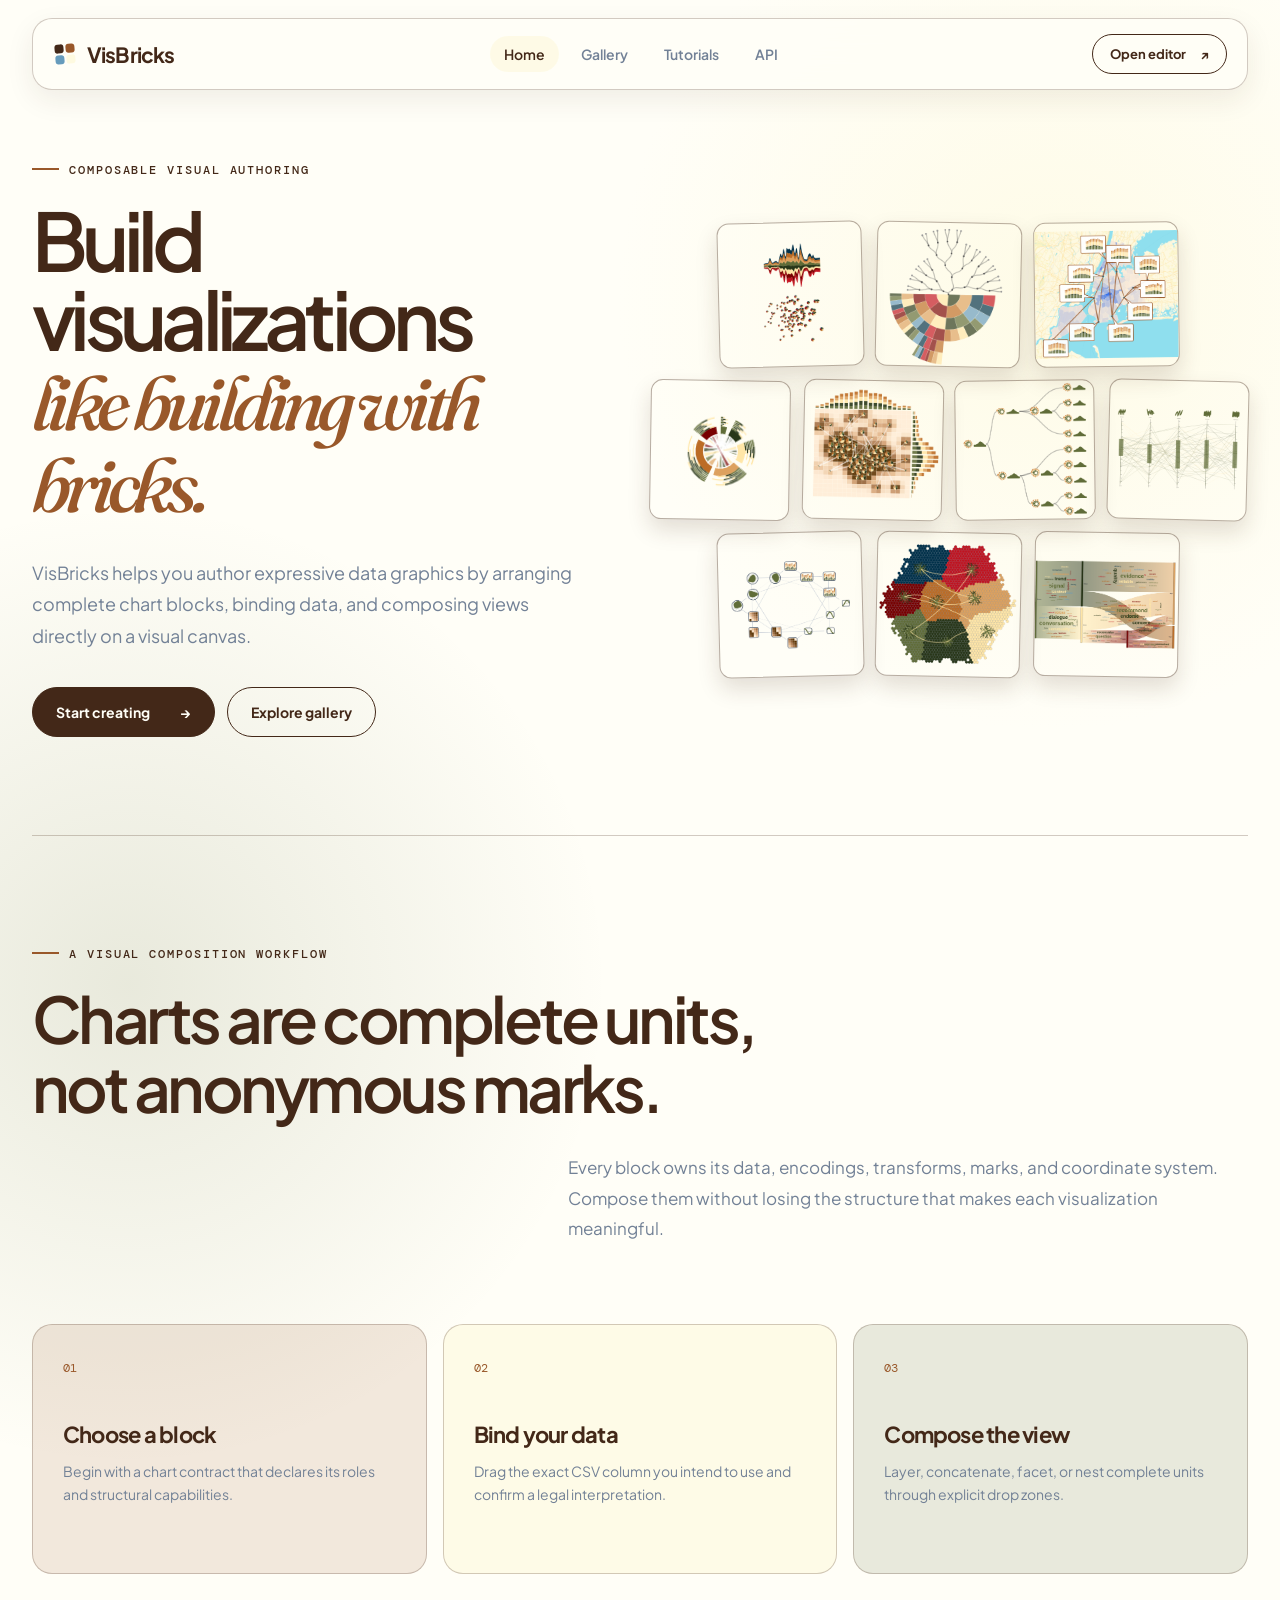
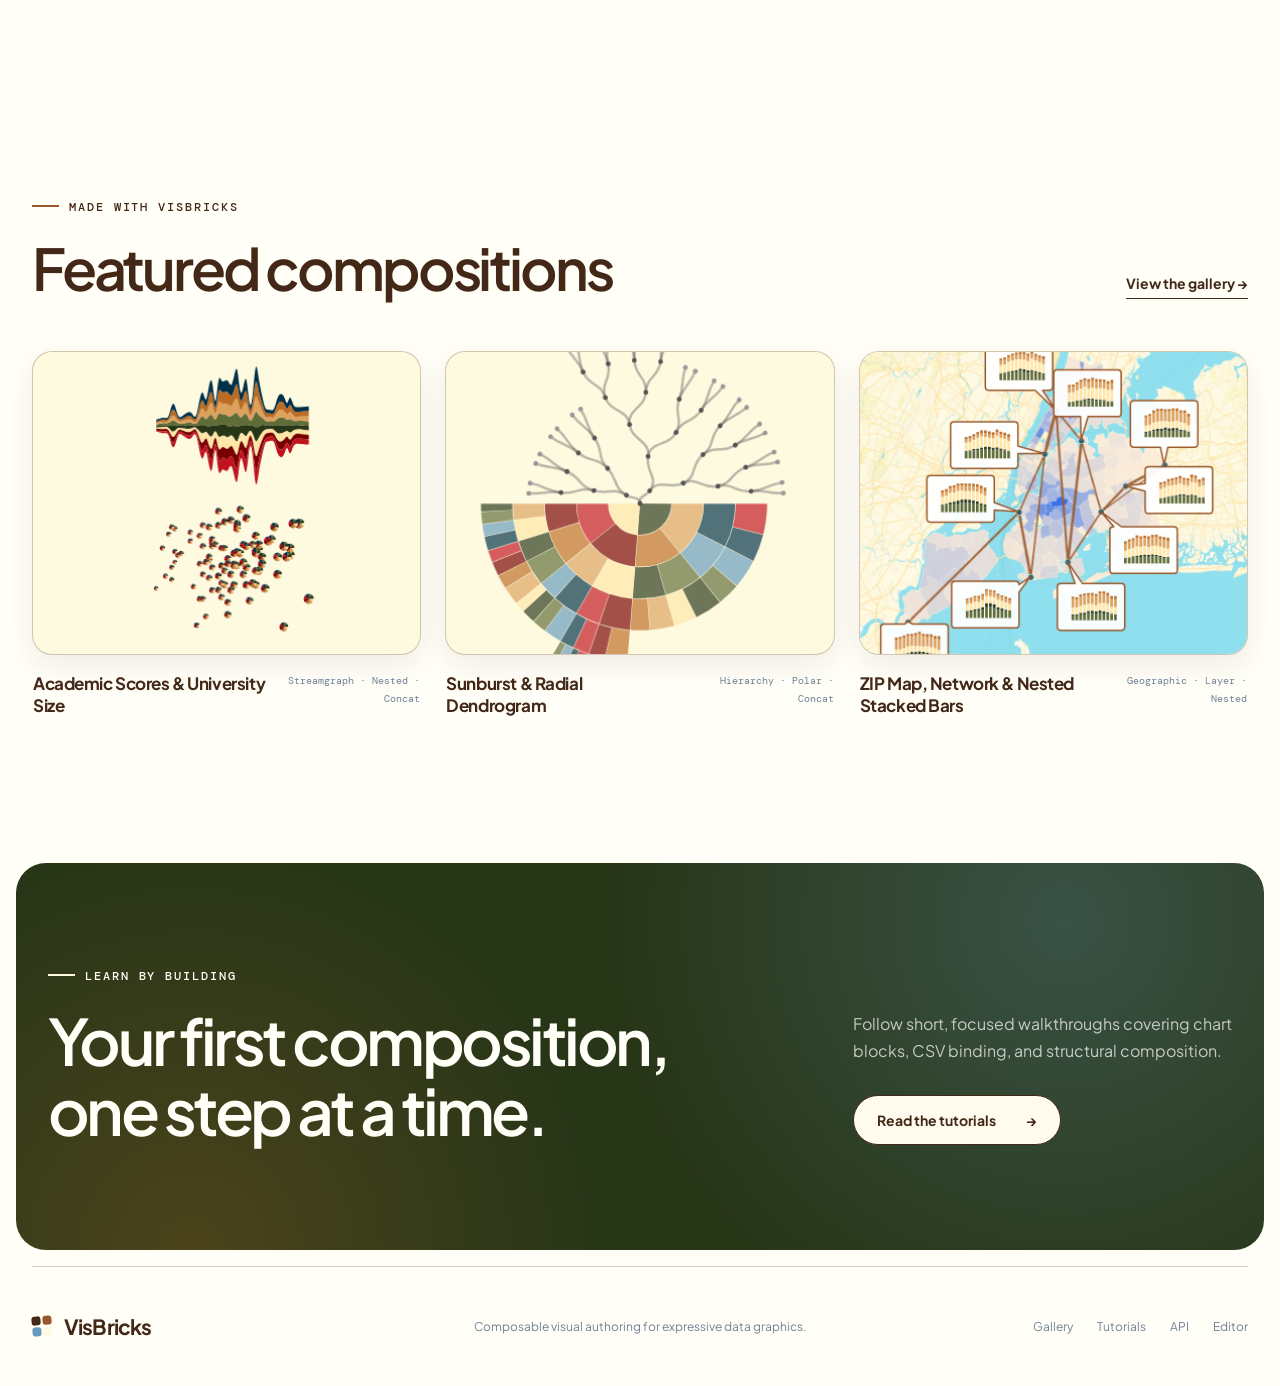
==== commit a0e52331: "Publish softer palette and built-in case1 data" ====
--- a/api/index.html
+++ b/api/index.html
@@ -8,8 +8,8 @@
     <meta name="description" content="Explore VisBricks composition types and Chart Block specifications.">
     <title>API · VisBricks</title>
     <script type="module" crossorigin src="/assets/galleryCases--lCe6J1Q.js"></script>
-    <script type="module" crossorigin src="/assets/site-main-sk5MfTtx.js"></script>
-    <link rel="stylesheet" crossorigin href="/assets/site-main-SwkWdIMx.css">
+    <script type="module" crossorigin src="/assets/site-main-DJy5GZHm.js"></script>
+    <link rel="stylesheet" crossorigin href="/assets/site-main-kF265ZUZ.css">
   </head>
   <body>
     <div id="app"></div>
--- a/assets/site-main-kF265ZUZ.css
+++ b/assets/site-main-kF265ZUZ.css
@@ -0,0 +1 @@
+@import "https://fonts.googleapis.com/css2?family=DM+Mono:wght@400;500&family=Fraunces:opsz,wght@9..144,500;9..144,600&family=Plus+Jakarta+Sans:wght@400;500;600;700&display=swap";:root{--site-ink:#432818;--site-ink-deep:#283618;--site-muted:#728196;--site-paper:#fffef7;--site-card:#fffbee;--site-line:#4328183d;--site-accent:#99582a;--site-rust:#bc6c25;--site-cream:#fefae0;--site-olive:#606c38;--site-sky:#669bbc;--site-accent-soft:#99582a21;--site-cream-soft:#fefae0b3;--site-sky-soft:#669bbc26;--site-olive-soft:#606c3824;--site-shadow:0 18px 50px #4328181a;--site-shadow-small:0 10px 28px #43281814;--site-radius-small:12px;--site-radius-medium:20px;--site-radius-large:30px;--site-font-sans:"Plus Jakarta Sans", sans-serif;--site-font-serif:"Fraunces", Georgia, serif;--site-font-mono:"DM Mono", monospace;font-family:var(--site-font-sans);color:var(--site-ink);background:var(--site-paper);font-synthesis:none;text-rendering:optimizelegibility}*{box-sizing:border-box}html{background:var(--site-paper);min-width:320px}body{background:radial-gradient(circle at 82% 10%, var(--site-cream-soft), transparent 27rem), radial-gradient(circle at 10% 33%, var(--site-olive-soft), transparent 30rem), var(--site-paper);min-width:320px;min-height:100vh;margin:0}a{color:inherit;text-decoration:none}button,a{-webkit-tap-highlight-color:transparent}a:focus-visible,button:focus-visible{outline:3px solid var(--site-sky);outline-offset:4px}.site-shell{min-height:100vh;overflow:hidden}.site-header{z-index:10;border:1px solid var(--site-line);border-radius:var(--site-radius-medium);width:min(100% - 64px,1380px);height:72px;box-shadow:var(--site-shadow-small);-webkit-backdrop-filter:blur(18px);backdrop-filter:blur(18px);background:#fffef7d6;grid-template-columns:1fr auto 1fr;align-items:center;margin:18px auto 0;padding:0 20px 0 22px;display:grid;position:relative}.wordmark{letter-spacing:-.04em;justify-self:start;align-items:center;gap:12px;font-size:21px;font-weight:700;display:inline-flex}.wordmark-mark{grid-template-columns:repeat(2,9px);gap:2px;width:20px;display:grid;transform:rotate(-5deg)}.wordmark-mark i{background:var(--site-ink);border-radius:3px;height:9px;display:block}.wordmark-mark i:nth-child(2){background:var(--site-accent)}.wordmark-mark i:nth-child(3){background:var(--site-sky)}.wordmark-mark i:nth-child(4){background:var(--site-cream)}.site-nav{justify-content:center;align-items:center;gap:8px;font-size:14px;font-weight:600;display:flex}.site-nav a{color:var(--site-muted);border-radius:999px;padding:9px 14px;transition:color .16s,background .16s;position:relative}.site-nav a:hover,.site-nav a[aria-current=page]{color:var(--site-ink);background:var(--site-cream-soft)}.site-nav a[aria-current=page]:after{content:none}.header-cta{border:1px solid var(--site-ink);border-radius:999px;justify-self:end;align-items:center;gap:14px;padding:11px 17px;font-size:13px;font-weight:700;transition:color .16s,background .16s;display:inline-flex}.header-cta:hover{color:var(--site-paper);background:var(--site-ink)}.hero{grid-template-columns:minmax(0,.95fr) minmax(520px,1.05fr);align-items:center;gap:6vw;width:min(100% - 64px,1380px);min-height:690px;margin:0 auto;padding:72px 0 98px;display:grid}.eyebrow,.section-kicker,.tutorial-label{font-family:var(--site-font-mono);letter-spacing:.16em;margin:0 0 22px;font-size:12px;font-weight:500}.eyebrow:before,.section-kicker:before{background:var(--site-accent);content:"";width:27px;height:2px;margin:0 10px 4px 0;display:inline-block}.hero h1,.page-intro h1{letter-spacing:-.07em;max-width:760px;margin:0;font-size:clamp(56px,6.3vw,94px);font-weight:600;line-height:.98}.hero h1 em{color:var(--site-accent);font-family:var(--site-font-serif);font-size:.94em;font-weight:500}.hero-lede{max-width:610px;color:var(--site-muted);margin:34px 0 0;font-size:18px;line-height:1.75}.hero-actions{gap:12px;margin-top:36px;display:flex}.button{border:1px solid var(--site-ink);border-radius:999px;justify-content:center;align-items:center;gap:30px;min-height:50px;padding:0 23px;font-size:14px;font-weight:700;transition:transform .16s,box-shadow .16s;display:inline-flex}.button:hover{transform:translateY(-2px);box-shadow:0 8px 20px #43281829}.button-primary{color:var(--site-paper);background:var(--site-ink)}.button-secondary{background:0 0}.button-light{color:var(--site-ink);background:var(--site-card)}.hero-visual{min-width:0}.hero-gallery{flex-direction:column;align-items:center;gap:13px;padding:14px 0;display:flex}.hero-gallery-row{justify-content:center;gap:13px;width:100%;display:flex}.hero-gallery-card{--card-tilt:-1.4deg;aspect-ratio:1;min-width:0;transform:rotate(var(--card-tilt));border:1.5px solid #43281861;border-radius:12px;flex:0 145px;transition:border-color .18s,box-shadow .18s,transform .18s;overflow:hidden;box-shadow:0 11px 22px #43281826}.hero-gallery-card:nth-child(2){--card-tilt:1.2deg}.hero-gallery-card:nth-child(3){--card-tilt:-.75deg}.hero-gallery-card:nth-child(4){--card-tilt:1.45deg}.hero-gallery-row:nth-child(2) .hero-gallery-card:first-child,.hero-gallery-row:nth-child(3) .hero-gallery-card:last-child{--card-tilt:.9deg}.hero-gallery-card:hover{z-index:1;border-color:var(--site-accent);transform:rotate(var(--card-tilt)) translateY(-4px) scale(1.035);box-shadow:0 17px 30px #43281838}.hero-gallery-card img{object-fit:contain;width:100%;height:100%;display:block}.section-wrap{width:min(100% - 64px,1220px);margin:0 auto}.manifesto{border-top:1px solid var(--site-line);padding:110px 0}.manifesto>h2,.section-heading h2,.learn-inner h2{letter-spacing:-.055em;max-width:780px;margin:0;font-size:clamp(42px,5vw,68px);font-weight:600;line-height:1.08}.manifesto>p:not(.section-kicker){max-width:680px;color:var(--site-muted);margin:30px 0 0 auto;font-size:17px;line-height:1.8}.principle-grid{grid-template-columns:repeat(3,1fr);gap:16px;margin-top:80px;display:grid}.principle-grid article{border:1px solid var(--site-line);border-radius:var(--site-radius-medium);background:#fffef79e;min-height:250px;padding:30px}.principle-grid article+article{padding-left:30px}.principle-grid article:first-child{background:var(--site-accent-soft)}.principle-grid article:nth-child(2){background:var(--site-cream-soft)}.principle-grid article:nth-child(3){background:var(--site-olive-soft)}.principle-grid span,.tutorial-number{color:var(--site-accent);font-family:var(--site-font-mono);font-size:12px}.principle-grid h3{letter-spacing:-.035em;margin:44px 0 12px;font-size:22px}.principle-grid p{color:var(--site-muted);margin:0;font-size:14px;line-height:1.65}.featured{padding:115px 0 130px}.section-heading{justify-content:space-between;align-items:end;margin-bottom:52px;display:flex}.section-heading h2{font-size:clamp(40px,4.5vw,62px)}.text-link{border-bottom:1px solid var(--site-ink);padding-bottom:6px;font-size:14px;font-weight:700}.featured-grid{grid-template-columns:repeat(3,1fr);gap:24px;display:grid}.gallery-card{border-radius:var(--site-radius-medium);display:block}.gallery-image{aspect-ratio:1.28;border:1px solid var(--site-line);border-radius:var(--site-radius-medium);background:var(--site-cream);box-shadow:var(--site-shadow-small);overflow:hidden}.gallery-image img{object-fit:cover;width:100%;height:100%;transition:transform .26s;display:block}.gallery-card:hover .gallery-image img{transform:scale(1.025)}.gallery-card-copy{justify-content:space-between;align-items:start;padding:17px 1px;display:flex}.gallery-card-copy h3,.gallery-card-copy h2{letter-spacing:-.025em;margin:0;font-size:17px}.gallery-card-copy>span{color:var(--site-muted);font-family:var(--site-font-mono);text-align:right;font-size:10px;line-height:1.8}.learn-band{border-radius:var(--site-radius-large);width:min(100% - 32px,1380px);color:var(--site-paper);background:radial-gradient(circle at 84% 15%, #669bbc47, transparent 28rem), radial-gradient(circle at 14% 100%, #bc6c253d, transparent 25rem), var(--site-ink-deep);margin:0 auto 16px;overflow:hidden}.learn-inner{grid-template-columns:1.3fr .7fr;align-items:end;gap:100px;padding:105px 0;display:grid}.learn-inner .section-kicker:before{background:var(--site-cream)}.learn-copy p{color:#fffef7b8;margin:0 0 30px;line-height:1.7}.subpage{min-height:70vh}.page-intro{border-bottom:1px solid var(--site-line);padding:110px 0 95px}.page-intro h1{font-size:clamp(54px,6vw,86px)}.page-intro>p:last-child{max-width:650px;color:var(--site-muted);margin:32px 0 0 auto;font-size:17px;line-height:1.75}.gallery-overview-grid{grid-template-columns:repeat(3,minmax(0,1fr));gap:24px;padding-top:80px;padding-bottom:130px;display:grid}.gallery-overview-card{border:1px solid var(--site-line);border-radius:var(--site-radius-medium);background:var(--site-card);box-shadow:var(--site-shadow-small);flex-direction:column;transition:transform .18s,box-shadow .18s;display:flex;overflow:hidden}.gallery-overview-card:hover{box-shadow:var(--site-shadow);transform:translateY(-4px)}.gallery-overview-image{aspect-ratio:1;border-bottom:1px solid var(--site-line);background:var(--site-cream);position:relative;overflow:hidden}.gallery-overview-image img,.gallery-detail-image img{object-fit:contain;width:100%;height:100%;transition:transform .26s;display:block}.gallery-overview-card:hover .gallery-overview-image img{transform:scale(1.025)}.gallery-overview-copy{flex-direction:column;flex:1;align-items:start;padding:22px 24px 24px;display:flex}.gallery-detail-intro .tag-list{justify-content:start;margin-bottom:18px}.gallery-overview-copy .gallery-overview-tags{justify-content:flex-start;margin:0 0 28px}.overview-link{border-bottom:1px solid var(--site-ink);align-items:center;gap:14px;margin-top:auto;padding-bottom:4px;font-size:12px;font-weight:700;display:inline-flex}.gallery-item-number{z-index:1;border:1px solid var(--site-line);width:46px;height:46px;font-family:var(--site-font-mono);box-shadow:var(--site-shadow-small);background:#fffef7e6;border-radius:50%;place-items:center;font-size:11px;display:grid;position:absolute;top:20px;left:20px}.gallery-detail-page>article{padding-top:48px;padding-bottom:130px}.back-link{color:var(--site-muted);align-items:center;gap:10px;margin-bottom:30px;font-size:13px;font-weight:600;display:inline-flex}.back-link:hover{color:var(--site-ink)}.gallery-detail-hero{border:1px solid var(--site-line);border-radius:var(--site-radius-large);background:var(--site-card);box-shadow:var(--site-shadow-small);grid-template-columns:minmax(0,1.12fr) minmax(360px,.88fr);display:grid;overflow:hidden}.gallery-detail-image{border-right:1px solid var(--site-line);background:var(--site-cream);min-height:570px;position:relative}.gallery-detail-intro{flex-direction:column;justify-content:center;align-items:start;padding:54px;display:flex}.gallery-detail-intro .section-kicker{margin-bottom:20px}.gallery-detail-intro h1{letter-spacing:-.045em;margin:0;font-size:clamp(44px,5vw,68px);font-weight:600;line-height:1.02}.gallery-detail-intro>p:not(.section-kicker){max-width:620px;color:var(--site-muted);margin:22px 0 0;font-size:15px;line-height:1.75}.detail-intro-action{flex-wrap:wrap;align-items:center;gap:18px;margin-top:34px;display:flex}.detail-intro-action>span{max-width:150px;color:var(--site-muted);font-size:10px;line-height:1.5}.gallery-detail-content{border-top:1px solid var(--site-line);margin-top:54px}.detail-section{border-bottom:1px solid var(--site-line);grid-template-columns:220px minmax(0,1fr);gap:42px;padding:58px 0;display:grid}.detail-section-label{color:var(--site-accent);font-family:var(--site-font-mono);letter-spacing:.12em;margin:4px 0 0;font-size:10px;font-weight:500}.detail-section h2,.detail-compose-card h2{letter-spacing:-.045em;margin:0;font-size:clamp(30px,3.6vw,48px);font-weight:600}.detail-section>div>p{max-width:650px;color:var(--site-muted);margin:14px 0 0;font-size:14px;line-height:1.7}.detail-block-list{grid-template-columns:repeat(3,minmax(0,1fr));gap:12px;margin:30px 0 0;padding:0;list-style:none;display:grid}.detail-block-list li{border:1px solid var(--site-line);border-radius:var(--site-radius-small);background:var(--site-card);align-items:center;gap:12px;min-height:74px;padding:16px;font-size:12px;font-weight:700;display:flex}.detail-block-list li span{background:var(--site-olive);border-radius:3px;flex:none;width:10px;height:10px}.detail-block-list li:nth-child(2) span{background:var(--site-rust)}.detail-block-list li:nth-child(3) span{background:var(--site-sky)}.detail-file-card{border:1px solid var(--site-line);border-radius:var(--site-radius-medium);background:var(--site-card);grid-template-columns:110px minmax(180px,.8fr) minmax(260px,1.2fr);align-items:center;gap:20px;margin-top:30px;padding:22px;display:grid}.detail-file-card>span{background:var(--site-cream);font-family:var(--site-font-mono);letter-spacing:.08em;border-radius:999px;justify-self:start;padding:6px 9px;font-size:9px}.detail-file-card strong{overflow-wrap:anywhere;font-size:13px}.detail-file-card p{color:var(--site-muted);margin:0;font-size:12px;line-height:1.6}.detail-file-links{flex-wrap:wrap;gap:8px;margin:12px 0 0;padding:0;list-style:none;display:flex}.detail-file-links a{border:1px solid var(--site-line);color:var(--site-ink);background:var(--site-paper);font-family:var(--site-font-mono);border-radius:9px;padding:6px 9px;font-size:9px;text-decoration:none;display:inline-flex}.detail-file-links a:hover{border-color:var(--site-rust);color:var(--site-rust-dark)}.detail-file-links a:focus-visible{outline-offset:2px;outline:3px solid #669bbc61}.detail-binding-list{max-width:780px;margin:30px 0 0}.detail-binding-list>div{border-bottom:1px solid var(--site-line);grid-template-columns:minmax(0,1fr) minmax(0,1fr);gap:28px;padding:16px 0;display:grid}.detail-binding-list>div:last-child{border-bottom:0}.detail-binding-list dt,.detail-binding-list dd{overflow-wrap:anywhere;margin:0;font-size:13px;line-height:1.5}.detail-binding-list dt{color:var(--site-ink);font-family:var(--site-font-mono)}.detail-binding-list dd{color:var(--site-muted)}.detail-compose-card{border-radius:var(--site-radius-large);color:var(--site-paper);background:var(--site-ink-deep);justify-content:space-between;align-items:end;gap:60px;margin-top:54px;padding:46px;display:flex}.detail-compose-card .detail-section-label{color:var(--site-cream);margin-bottom:14px}.detail-compose-card>div>p:last-child{color:#fffef7b8;max-width:680px;margin:14px 0 0;font-size:13px;line-height:1.7}.tag-list{flex-wrap:wrap;justify-content:end;gap:6px;margin:0;padding:0;list-style:none;display:flex}.tag-list li{border:1px solid var(--site-line);background:var(--site-card);font-family:var(--site-font-mono);text-transform:uppercase;border-radius:999px;padding:5px 8px;font-size:9px}.api-intro{padding:100px 0 88px 264px}.api-intro h1{letter-spacing:-.07em;max-width:920px;margin:0;font-size:clamp(58px,7vw,104px);font-weight:600;line-height:.95}.api-intro>p:not(.section-kicker){max-width:730px;color:var(--site-muted);margin:34px 0 0 auto;font-size:17px;line-height:1.8}.api-summary{border-top:1px solid var(--site-line);border-bottom:1px solid var(--site-line);grid-template-columns:repeat(3,minmax(0,1fr));margin:64px 0 0;display:grid}.api-summary>div{border-right:1px solid var(--site-line);justify-content:space-between;align-items:end;gap:20px;min-height:108px;padding:22px 26px;display:flex}.api-summary>div:last-child{border-right:0}.api-summary dt,.api-summary dd{margin:0}.api-summary dt{color:var(--site-muted);font-family:var(--site-font-mono);letter-spacing:.08em;text-transform:uppercase;font-size:9px}.api-summary dd{font-family:var(--site-font-serif);font-size:42px;line-height:1}.api-layout{grid-template-columns:210px minmax(0,1fr);align-items:start;gap:54px;padding-bottom:140px;display:grid}.api-index{z-index:4;scrollbar-width:thin;width:210px;max-height:calc(100vh - 136px);padding:20px 0;position:fixed;top:112px;left:max(32px,50vw - 690px);overflow-y:auto}.api-index nav{gap:32px;display:grid}.api-index nav>div{gap:3px;display:grid}.api-index p{color:var(--site-accent);font-family:var(--site-font-mono);letter-spacing:.1em;margin:0 0 9px;font-size:8px}.api-index a{color:var(--site-muted);border-radius:8px;justify-content:space-between;align-items:center;gap:10px;padding:6px 9px;font-size:10px;line-height:1.35;display:flex}.api-index a:hover{color:var(--site-ink);background:var(--site-cream-soft)}.api-index a span{color:var(--site-accent);font-family:var(--site-font-mono);font-size:8px}.api-reference{grid-column:2;min-width:0}.api-reference-section{border-top:1px solid var(--site-line);padding:48px 0 84px;scroll-margin-top:24px}.api-section-heading{grid-template-columns:180px minmax(0,1fr);gap:32px;margin-bottom:44px;display:grid}.api-section-heading h2{letter-spacing:-.055em;margin:0;font-size:clamp(36px,4.2vw,58px);font-weight:600;line-height:1.04}.api-section-heading>div>p{max-width:680px;color:var(--site-muted);margin:16px 0 0;font-size:13px;line-height:1.7}.composition-reference-list{gap:18px;display:grid}.composition-reference-card{border:1px solid var(--site-line);border-radius:var(--site-radius-medium);background:#fff3d0a3;padding:30px;scroll-margin-top:24px}.composition-reference-card>header{grid-template-columns:76px minmax(0,1fr) auto;align-items:center;gap:20px;display:grid}.composition-reference-card>header span{color:var(--site-accent);font-family:var(--site-font-mono);letter-spacing:.12em;font-size:9px}.composition-reference-card h3{letter-spacing:-.04em;margin:2px 0 0;font-size:28px}.composition-reference-card>header>code,.api-block-copy>code{color:var(--site-accent);font-family:var(--site-font-mono);font-size:10px}.composition-reference-card>p{max-width:720px;color:var(--site-muted);margin:22px 0 0 96px;font-size:13px;line-height:1.7}.composition-reference-icon{border:1px solid var(--site-line);background:var(--site-paper);border-radius:14px;width:76px;height:62px;position:relative}.composition-reference-icon i{border:1px solid var(--site-ink);background:var(--site-cream);display:block;position:absolute}.composition-reference-icon--layer i:first-child,.composition-reference-icon--layer i:nth-child(2){border-radius:6px;width:32px;height:25px}.composition-reference-icon--layer i:first-child{top:22px;left:17px}.composition-reference-icon--layer i:nth-child(2){background:#669bbc8c;top:14px;left:27px}.composition-reference-icon--layer i:nth-child(n+3),.composition-reference-icon--concat i:nth-child(n+3),.composition-reference-icon--nested i:nth-child(n+3){display:none}.composition-reference-icon--concat i{border-radius:5px;width:24px;height:28px;top:17px}.composition-reference-icon--concat i:first-child{left:12px}.composition-reference-icon--concat i:nth-child(2){background:#bc6c2547;right:12px}.composition-reference-icon--facet i{border-radius:4px;width:19px;height:16px}.composition-reference-icon--facet i:first-child{top:11px;left:14px}.composition-reference-icon--facet i:nth-child(2){top:11px;right:14px}.composition-reference-icon--facet i:nth-child(3){bottom:11px;left:14px}.composition-reference-icon--facet i:nth-child(4){bottom:11px;right:14px}.composition-reference-icon--nested i:first-child{border-radius:9px;inset:10px 13px}.composition-reference-icon--nested i:nth-child(2){background:var(--site-rust);border-radius:5px;width:24px;height:20px;top:21px;left:26px}.composition-coordinate-grid{border-top:1px solid var(--site-line);border-bottom:1px solid var(--site-line);grid-template-columns:repeat(2,minmax(0,1fr));margin-top:26px;display:grid}.composition-coordinate-grid>section{border-right:1px solid var(--site-line);min-width:0;padding:18px}.composition-coordinate-grid>section:last-child,.composition-coordinate-grid>section:nth-child(2){border-right:0}.composition-coordinate-grid>section:nth-child(-n+2){border-bottom:1px solid var(--site-line)}.composition-coordinate-heading{align-items:center;gap:8px;display:flex}.composition-coordinate-heading>span{min-width:28px;height:28px;color:var(--site-ink);background:var(--site-paper);font-family:var(--site-font-mono);border-radius:7px;place-items:center;padding:0 4px;font-size:7px;display:grid}.composition-coordinate-grid h4{margin:0;font-size:10px}.composition-flow-diagram{background:#fefae04d;border:1px solid #43281826;border-radius:11px;grid-template-columns:64px minmax(54px,1fr) 70px;align-items:center;gap:8px;min-height:82px;margin-top:16px;padding:9px;display:grid}.composition-flow-inputs{grid-template-columns:1fr 8px 1fr;align-items:center;gap:3px;display:grid}.composition-flow-inputs>span,.composition-flow-result{background:var(--site-cream);border:1px solid #4328186b;border-radius:6px;height:42px;display:block;position:relative;overflow:hidden}.composition-flow-inputs>span:last-child{background:#669bbc40}.composition-flow-inputs b{color:var(--site-accent);font:500 9px/1 var(--site-font-mono)}.composition-flow-inputs i,.composition-flow-result i{background:var(--site-accent);display:block;position:absolute}.composition-flow-inputs i:first-child{height:1px;bottom:4px;left:4px;right:4px}.composition-flow-inputs i:nth-child(2){width:1px;top:5px;bottom:4px;left:4px}.composition-flow-inputs i:nth-child(3){opacity:.78;width:4px;height:15px;bottom:5px;right:6px}.composition-flow-inputs i:nth-child(4){opacity:.45;width:4px;height:9px;bottom:5px;right:13px}.composition-flow-action{color:var(--site-muted);text-align:center;justify-items:center;gap:5px;display:grid}.composition-flow-action span{font:500 6px/1.35 var(--site-font-mono);letter-spacing:.01em}.composition-flow-action i{color:var(--site-accent);font:normal 16px/1 var(--site-font-sans)}.composition-flow-result{background:#fefae08c;height:58px}.composition-flow-diagram--layer .composition-flow-result i:first-child,.composition-flow-diagram--layer .composition-flow-result i:nth-child(2){border:1px solid var(--site-ink);background:#fefae0db;border-radius:5px;width:38px;height:31px}.composition-flow-diagram--layer .composition-flow-result i:first-child{top:17px;left:9px}.composition-flow-diagram--layer .composition-flow-result i:nth-child(2){background:#669bbc7a;top:9px;left:20px}.composition-flow-diagram--layer .composition-flow-result i:nth-child(n+3){display:none}.composition-flow-diagram--concat .composition-flow-result i:first-child,.composition-flow-diagram--concat .composition-flow-result i:nth-child(2){border:1px solid var(--site-ink);background:#fefae0d6;border-radius:4px;width:22px;top:8px;bottom:8px}.composition-flow-diagram--concat .composition-flow-result i:first-child{left:8px}.composition-flow-diagram--concat .composition-flow-result i:nth-child(2){background:#669bbc66;right:8px}.composition-flow-diagram--concat .composition-flow-result i:nth-child(n+3){display:none}.composition-flow-diagram--facet .composition-flow-result i{border:1px solid var(--site-ink);background:#fefae0d1;border-radius:3px;width:21px;height:17px}.composition-flow-diagram--facet .composition-flow-result i:first-child{top:8px;left:8px}.composition-flow-diagram--facet .composition-flow-result i:nth-child(2){top:8px;right:8px}.composition-flow-diagram--facet .composition-flow-result i:nth-child(3){bottom:8px;left:8px}.composition-flow-diagram--facet .composition-flow-result i:nth-child(4){bottom:8px;right:8px}.composition-flow-diagram--facet .composition-flow-result i:nth-child(n+5){display:none}.composition-flow-diagram--nested .composition-flow-result i:first-child{border:1px solid var(--site-ink);background:#fefae0b3;border-radius:8px;inset:7px}.composition-flow-diagram--nested .composition-flow-result i:nth-child(2){border:1px solid var(--site-ink);background:var(--site-rust);border-radius:4px;width:22px;height:20px;top:19px;left:24px}.composition-flow-diagram--nested .composition-flow-result i:nth-child(n+3){display:none}.composition-flow-diagram--polar .composition-flow-inputs>span,.composition-flow-diagram--polar .composition-flow-result{border-radius:50%}.composition-flow-diagram--polar .composition-flow-inputs>span{background:conic-gradient(var(--site-cream) 0 37%, #bc6c2573 37% 63%, #669bbc47 63%)}.composition-flow-diagram--polar .composition-flow-inputs i{display:none}.composition-flow-diagram--polar.composition-flow-diagram--layer .composition-flow-result i:first-child,.composition-flow-diagram--polar.composition-flow-diagram--layer .composition-flow-result i:nth-child(2){border-radius:50%}.composition-flow-diagram--polar.composition-flow-diagram--concat .composition-flow-result i:first-child,.composition-flow-diagram--polar.composition-flow-diagram--concat .composition-flow-result i:nth-child(2){border-radius:20px 0 0 20px;width:19px;top:7px;bottom:7px}.composition-flow-diagram--polar.composition-flow-diagram--concat .composition-flow-result i:nth-child(2){border-radius:0 20px 20px 0}.composition-flow-diagram--polar.composition-flow-diagram--facet .composition-flow-result i{border-radius:50%}.composition-flow-diagram--coordinatefree .composition-flow-inputs>span{background:#606c381a;border-style:dashed}.composition-flow-diagram--coordinatefree .composition-flow-inputs i:first-child,.composition-flow-diagram--coordinatefree .composition-flow-inputs i:nth-child(2){display:none}.composition-flow-diagram--coordinatefree .composition-flow-inputs i:nth-child(3),.composition-flow-diagram--coordinatefree .composition-flow-inputs i:nth-child(4){border-radius:50%;width:7px;height:7px}.composition-flow-diagram--coordinatefree .composition-flow-result{background:#606c381a}.composition-flow-diagram--geographic .composition-flow-inputs>span,.composition-flow-diagram--geographic .composition-flow-result{background-color:#669bbc2b;background-image:linear-gradient(33deg, transparent 45%, #669bbc6b 46% 49%, transparent 50%), radial-gradient(circle at 65% 32%, var(--site-accent) 0 2px, transparent 3px)}.composition-flow-diagram--geographic .composition-flow-inputs i{display:none}.composition-flow-diagram--geographic.composition-flow-diagram--nested .composition-flow-result i:first-child{background:var(--site-accent);border-radius:50%;width:8px;height:8px;inset:24px auto auto 23px}.composition-flow-diagram--geographic.composition-flow-diagram--nested .composition-flow-result i:nth-child(2){width:26px;height:23px;top:9px;left:34px}.composition-flow-diagram--unsupported{opacity:.52}.composition-flow-diagram--unsupported .composition-flow-inputs,.composition-flow-diagram--unsupported .composition-flow-result i{opacity:.28}.composition-flow-diagram--unsupported .composition-flow-result:after{color:var(--site-accent);font:500 25px/1 var(--site-font-mono);content:"×";place-items:center;display:grid;position:absolute;inset:0}.composition-coordinate-grid strong{color:var(--site-accent);font-family:var(--site-font-mono);margin-top:13px;font-size:8px;display:block}.composition-coordinate-grid p{color:var(--site-muted);margin:8px 0 0;font-size:10px;line-height:1.55}.api-family-section{border-top:1px solid var(--site-line);padding:38px 0 62px;scroll-margin-top:24px}.api-family-heading{justify-content:space-between;align-items:end;gap:24px;margin-bottom:24px;display:flex}.api-family-heading p{color:var(--site-accent);font-family:var(--site-font-mono);letter-spacing:.08em;margin:0 0 6px;font-size:8px}.api-family-heading h3{letter-spacing:-.04em;margin:0;font-size:30px}.api-family-heading>span{color:var(--site-muted);font-family:var(--site-font-mono);font-size:9px}.api-block-grid{grid-template-columns:repeat(2,minmax(0,1fr));align-items:start;gap:14px;display:grid}.api-block-card{border:1px solid var(--site-line);background:#fffef7ad;border-radius:18px;min-width:0;overflow:hidden}.api-block-card--expanded{background:var(--site-card);box-shadow:var(--site-shadow-small);grid-column:1/-1}.api-block-overview{grid-template-columns:155px minmax(0,1fr);min-height:255px;display:grid}.api-block-image{border-right:1px solid var(--site-line);background:var(--site-cream-soft);place-items:center;min-height:0;padding:12px;display:grid}.api-block-image img{object-fit:contain;mix-blend-mode:multiply;width:100%;max-height:210px;display:block}.api-block-card--chord .api-block-image img{filter:brightness(.9)contrast(1.28)saturate(1.18);transform:scale(1.48)}.api-block-copy{flex-direction:column;align-items:start;min-width:0;padding:18px;display:flex}.api-block-flags{flex-wrap:wrap;gap:5px;display:flex}.api-block-flags span{color:var(--site-muted);background:var(--site-cream-soft);font-family:var(--site-font-mono);letter-spacing:.04em;text-transform:uppercase;border-radius:999px;padding:4px 6px;font-size:7px}.api-block-copy h4{letter-spacing:-.035em;margin:14px 0 4px;font-size:20px;line-height:1.15}.api-block-facts{width:100%;margin:15px 0}.api-block-facts>div{border-top:1px solid #4328181a;grid-template-columns:78px minmax(0,1fr);gap:8px;padding:5px 0;display:grid}.api-block-facts dt,.api-block-facts dd{overflow-wrap:anywhere;margin:0;font-size:8px;line-height:1.45}.api-block-facts dt{color:var(--site-muted)}.api-block-copy>button{border:1px solid var(--site-line);width:100%;color:var(--site-ink);font:600 9px/1.3 var(--site-font-sans);cursor:pointer;background:0 0;border-radius:9px;justify-content:space-between;align-items:center;gap:10px;margin-top:auto;padding:8px 10px;display:flex}.api-block-copy>button:hover{border-color:var(--site-accent);background:var(--site-cream-soft)}.api-block-specification{border-top:1px solid var(--site-line);padding:28px}.api-spec-meta{grid-template-columns:repeat(4,minmax(0,1fr));margin:0 0 28px;display:grid}.api-spec-meta>div{border:1px solid var(--site-line);border-right:0;padding:13px}.api-spec-meta>div:last-child{border-right:1px solid var(--site-line)}.api-spec-meta dt{color:var(--site-muted);margin-bottom:7px;font-size:8px}.api-spec-meta dd{overflow-wrap:anywhere;margin:0;font-size:9px}.api-spec-group h5{font-family:var(--site-font-mono);letter-spacing:.08em;text-transform:uppercase;margin:0 0 12px;font-size:9px}.api-table-wrap{overflow-x:auto}.api-spec-group table{border-collapse:collapse;text-align:left;width:100%;font-size:9px}.api-spec-group th,.api-spec-group td{border-bottom:1px solid var(--site-line);vertical-align:top;padding:10px}.api-spec-group th{color:var(--site-muted);font-family:var(--site-font-mono);letter-spacing:.06em;text-transform:uppercase;font-size:7px}.api-spec-group td code{color:var(--site-accent);margin-top:3px;font-size:8px;display:block}.api-spec-columns{grid-template-columns:repeat(3,minmax(0,1fr));gap:12px;margin-top:28px;display:grid}.api-spec-columns>section{border:1px solid var(--site-line);background:#fffef799;border-radius:12px;padding:16px}.api-spec-columns ul{gap:9px;margin:0;padding:0;list-style:none;display:grid}.api-spec-columns li{gap:3px;display:grid}.api-spec-columns code{color:var(--site-accent);overflow-wrap:anywhere;font-size:8px}.api-spec-columns span,.api-spec-columns p{color:var(--site-muted);margin:0;font-size:8px;line-height:1.45}.api-json-specification{border:1px solid var(--site-ink);color:var(--site-paper);background:var(--site-ink-deep);border-radius:12px;margin-top:24px}.api-json-specification summary{font-family:var(--site-font-mono);cursor:pointer;padding:13px 16px;font-size:9px}.api-json-specification pre{white-space:pre;border-top:1px solid #fffef733;max-height:520px;margin:0;padding:18px;font-size:9px;font-weight:400;line-height:1.6;overflow:auto}.tutorial-list{gap:18px;padding-top:56px;padding-bottom:30px;display:grid}.tutorial-card{border:1px solid var(--site-line);border-radius:var(--site-radius-medium);background:var(--site-card);grid-template-columns:80px minmax(260px,1fr) minmax(280px,.8fr);align-items:start;gap:42px;padding:44px;display:grid;box-shadow:0 8px 30px #4328180d}.tutorial-card:first-child{border-top:5px solid var(--site-accent)}.tutorial-card:nth-child(2){border-top:5px solid var(--site-cream)}.tutorial-card:nth-child(3){border-top:5px solid var(--site-olive)}.tutorial-label{color:var(--site-accent);margin-bottom:13px;font-size:9px}.tutorial-copy h2{letter-spacing:-.045em;margin:0;font-size:31px;font-weight:600}.tutorial-copy>p:last-child{max-width:530px;color:var(--site-muted);margin:16px 0 0;font-size:14px;line-height:1.7}.tutorial-card ol{counter-reset:tutorial-step;margin:0;padding:0;list-style:none}.tutorial-card li{border-bottom:1px solid var(--site-line);color:var(--site-muted);counter-increment:tutorial-step;grid-template-columns:27px 1fr;padding:11px 0;font-size:13px;display:grid}.tutorial-card li:before{color:var(--site-ink);font-family:var(--site-font-mono);content:counter(tutorial-step, decimal-leading-zero);font-size:10px}.tutorial-cta{justify-content:space-between;align-items:center;padding-top:80px;padding-bottom:110px;display:flex}.tutorial-cta p{letter-spacing:-.04em;margin:0;font-size:28px;font-weight:500}.site-footer{border-top:1px solid var(--site-line);width:min(100% - 64px,1380px);min-height:120px;color:var(--site-muted);grid-template-columns:1fr auto 1fr;align-items:center;gap:30px;margin:0 auto;font-size:12px;display:grid}.wordmark-footer{color:var(--site-ink)}.site-footer p{text-align:center;margin:0}.footer-links{justify-self:end;gap:24px;display:flex}.footer-links a:hover{color:var(--site-ink)}@media (width<=980px){.site-header{grid-template-columns:1fr auto}.site-nav{display:none}.hero{grid-template-columns:1fr;padding-top:70px}.hero-copy{max-width:760px}.hero-visual{width:min(100%,760px);margin:10px auto 0}.featured-grid{grid-template-columns:repeat(2,1fr)}.gallery-overview-grid{grid-template-columns:repeat(2,minmax(0,1fr))}.featured-grid .gallery-card:last-child{display:none}.learn-inner{grid-template-columns:1fr;gap:42px}.gallery-detail-hero{grid-template-columns:1fr}.gallery-detail-image{aspect-ratio:2;border-right:0;border-bottom:1px solid var(--site-line);min-height:0}.gallery-detail-intro{padding:44px}.api-layout{grid-template-columns:1fr;gap:0}.api-reference{grid-column:1}.api-index{max-height:none;padding:0 0 38px;position:relative;top:auto}.api-intro{padding-left:0}.api-index nav{grid-template-columns:repeat(2,minmax(0,1fr));gap:20px}.api-index nav>div{border:1px solid var(--site-line);border-radius:14px;align-content:start;padding:16px}.api-section-heading{grid-template-columns:1fr;gap:16px}.composition-coordinate-grid{grid-template-columns:repeat(2,minmax(0,1fr))}.composition-coordinate-grid>section:nth-child(2){border-right:0}.composition-coordinate-grid>section:nth-child(-n+2){border-bottom:1px solid var(--site-line)}.tutorial-card{grid-template-columns:50px 1fr}.tutorial-card ol{grid-column:2}}@media (width<=680px){.site-header,.hero,.section-wrap,.site-footer{width:min(100% - 36px,1380px)}.site-header{border-radius:16px;height:64px;margin-top:10px;padding:0 12px 0 14px}.header-cta{padding:9px 12px}.hero{min-height:auto;padding:58px 0 70px}.hero h1,.page-intro h1{font-size:48px}.hero-lede{font-size:16px}.hero-actions{flex-direction:column;align-items:stretch}.hero-gallery{grid-template-columns:repeat(2,minmax(0,1fr));gap:11px;padding:8px 4px;display:grid}.hero-gallery-row{display:contents}.hero-gallery-card{width:100%;transform:none}.hero-gallery-card:hover{transform:translateY(-3px)scale(1.02)}.manifesto,.featured{padding:80px 0}.manifesto>h2,.section-heading h2,.learn-inner h2{font-size:40px}.manifesto>p:not(.section-kicker){margin-left:0}.principle-grid,.featured-grid{grid-template-columns:1fr}.principle-grid article,.principle-grid article+article{min-height:0;padding:28px}.principle-grid article+article{border-left:1px solid var(--site-line)}.principle-grid h3{margin-top:22px}.section-heading{flex-direction:column;align-items:start;gap:28px}.featured-grid .gallery-card:last-child{display:block}.learn-inner{padding:78px 0}.learn-band{border-radius:22px;width:calc(100% - 20px)}.page-intro{padding:75px 0 68px}.page-intro>p:last-child{margin-left:0}.api-intro{padding:75px 0 55px}.api-intro h1{font-size:48px}.api-intro>p:not(.section-kicker){margin-left:0;font-size:14px}.api-summary{grid-template-columns:1fr;margin-top:44px}.api-summary>div{border-right:0;border-bottom:1px solid var(--site-line);min-height:78px}.api-summary>div:last-child{border-bottom:0}.api-index nav{scroll-snap-type:x proximity;padding-bottom:8px;display:flex;overflow-x:auto}.api-index nav>div{scroll-snap-align:start;flex:0 0 min(78vw,250px)}.api-reference-section{padding:42px 0 68px}.composition-reference-card{padding:20px}.composition-reference-card>header{grid-template-columns:62px minmax(0,1fr);gap:14px}.composition-reference-icon{width:62px;height:56px}.composition-reference-icon--layer i:first-child{left:10px}.composition-reference-icon--layer i:nth-child(2){left:20px}.composition-reference-icon--concat i:first-child{left:7px}.composition-reference-icon--concat i:nth-child(2){right:7px}.composition-reference-icon--facet i:first-child,.composition-reference-icon--facet i:nth-child(3){left:8px}.composition-reference-icon--facet i:nth-child(2),.composition-reference-icon--facet i:nth-child(4){right:8px}.composition-reference-card>header>code{grid-column:2}.composition-reference-card>p{margin-left:0}.composition-coordinate-grid{grid-template-columns:1fr}.composition-coordinate-grid>section,.composition-coordinate-grid>section:nth-child(2){border-right:0;border-bottom:1px solid var(--site-line)}.composition-coordinate-grid>section:last-child{border-bottom:0}.api-family-heading{flex-direction:column;align-items:start}.api-block-grid,.api-block-overview{grid-template-columns:1fr}.api-block-image{border-right:0;border-bottom:1px solid var(--site-line);min-height:190px}.api-block-image img{max-height:178px}.api-block-specification{padding:20px}.api-spec-meta{grid-template-columns:repeat(2,minmax(0,1fr))}.api-spec-meta>div:nth-child(2){border-right:1px solid var(--site-line)}.api-spec-meta>div:nth-child(-n+2){border-bottom:0}.api-spec-columns{grid-template-columns:1fr}.gallery-overview-grid{grid-template-columns:1fr;gap:24px;padding-top:55px;padding-bottom:85px}.gallery-overview-card,.gallery-detail-hero{border-radius:22px}.gallery-detail-page>article{padding-top:30px;padding-bottom:85px}.gallery-detail-image{aspect-ratio:1.35}.gallery-detail-intro{padding:30px 24px 34px}.detail-intro-action,.detail-compose-card{flex-direction:column;align-items:stretch}.detail-intro-action>span{max-width:none}.detail-intro-action .button,.detail-compose-card .button{align-self:stretch}.detail-section{grid-template-columns:1fr;gap:22px;padding:42px 0}.detail-block-list{grid-template-columns:1fr}.detail-file-card{grid-template-columns:1fr;gap:12px}.detail-binding-list>div{grid-template-columns:1fr;gap:5px}.detail-compose-card{border-radius:22px;gap:30px;margin-top:38px;padding:30px 24px}.tutorial-card{grid-template-columns:1fr;gap:20px;padding:28px}.tutorial-card ol{grid-column:auto}.tutorial-cta{flex-direction:column;align-items:stretch;gap:28px}.site-footer{text-align:left;grid-template-columns:1fr;padding:35px 0}.site-footer p{text-align:left}.footer-links{justify-self:start}}@media (width<=360px){.hero-gallery{gap:9px}}@media (prefers-reduced-motion:reduce){*,:before,:after{scroll-behavior:auto!important;transition-duration:.01ms!important}}
